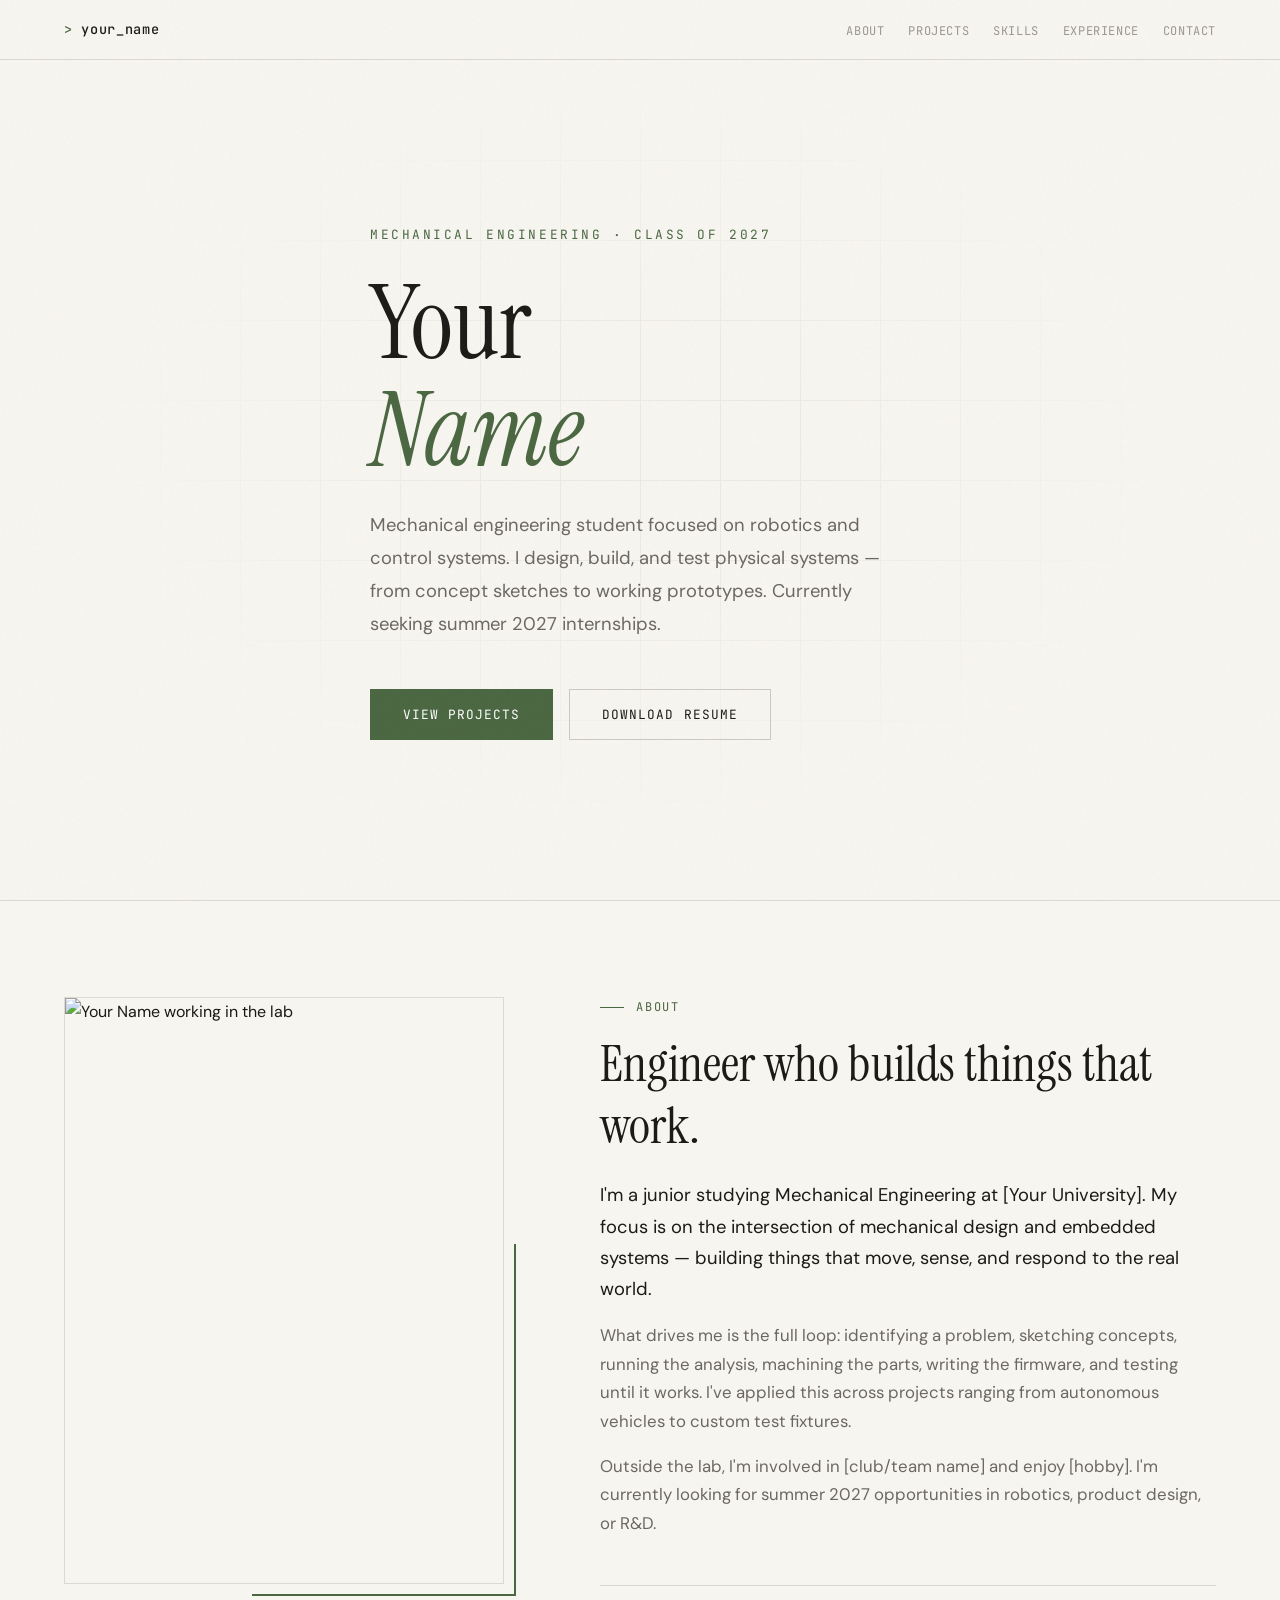
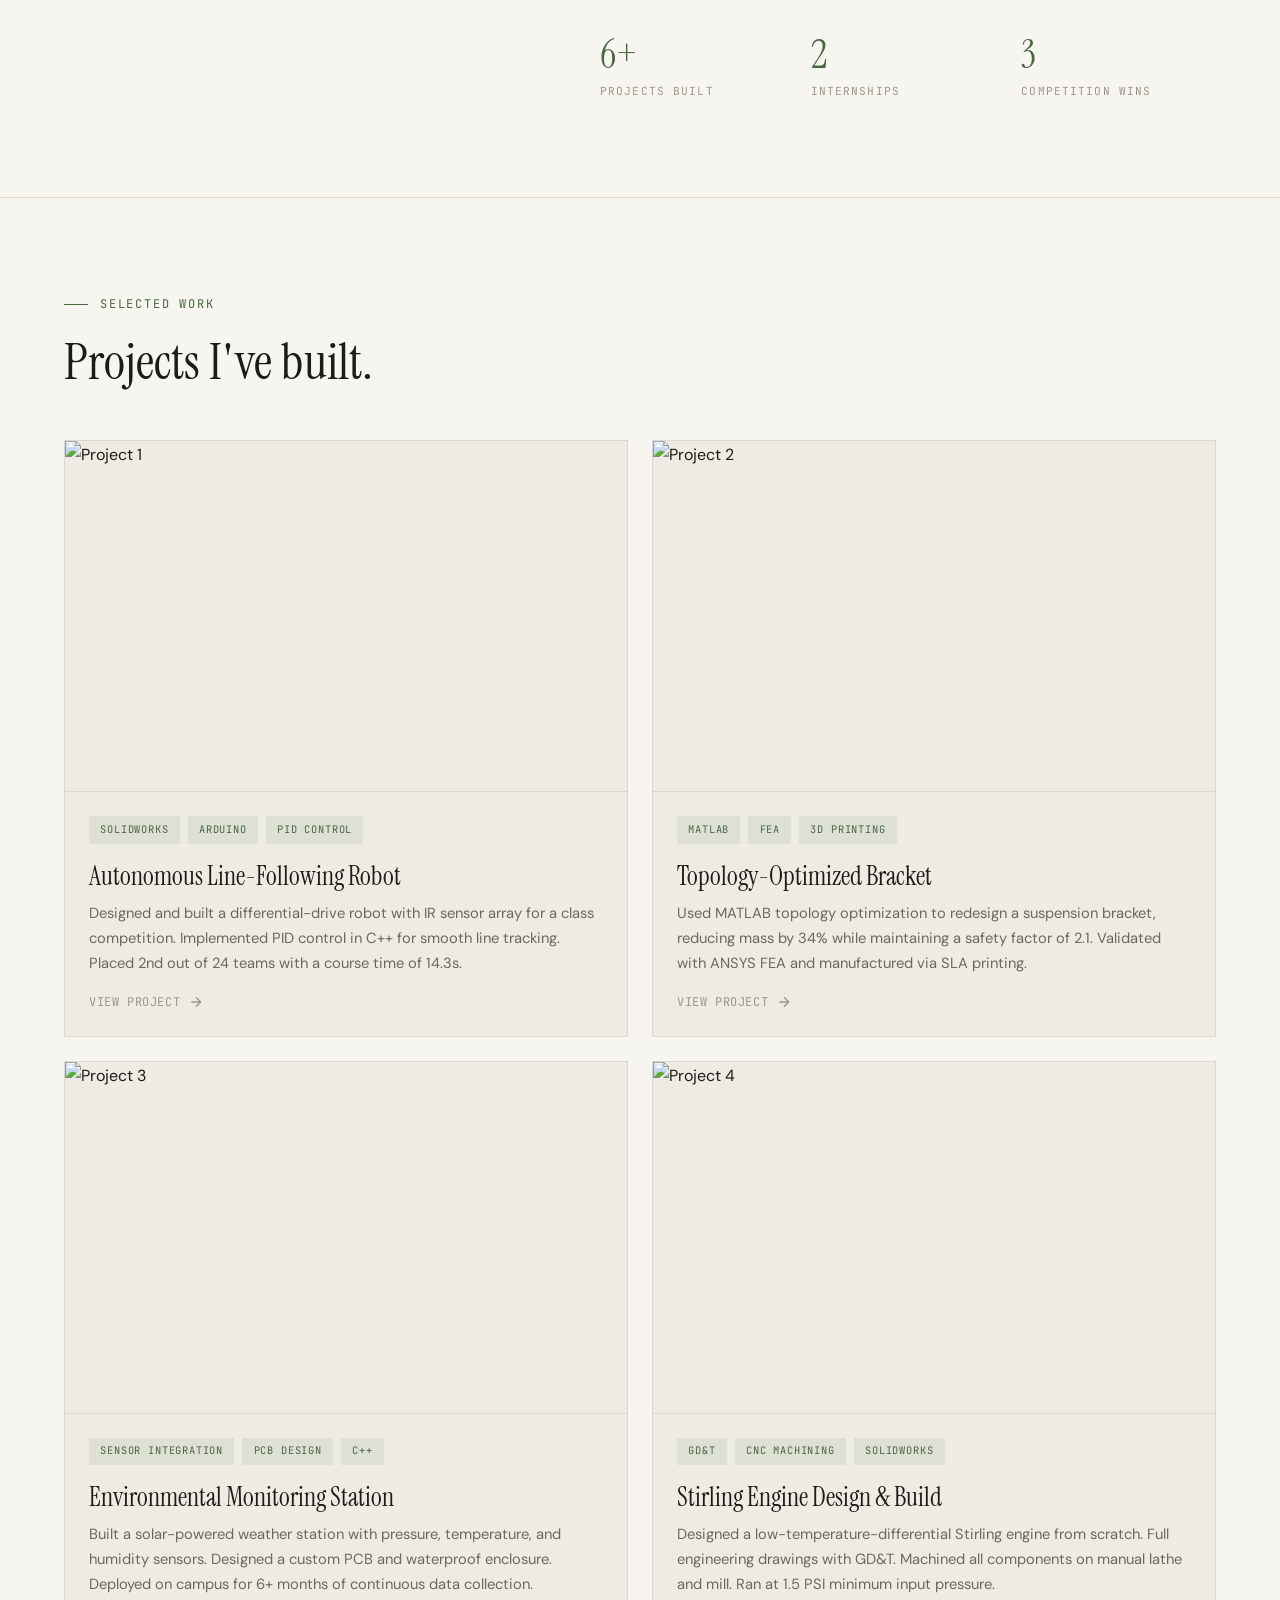
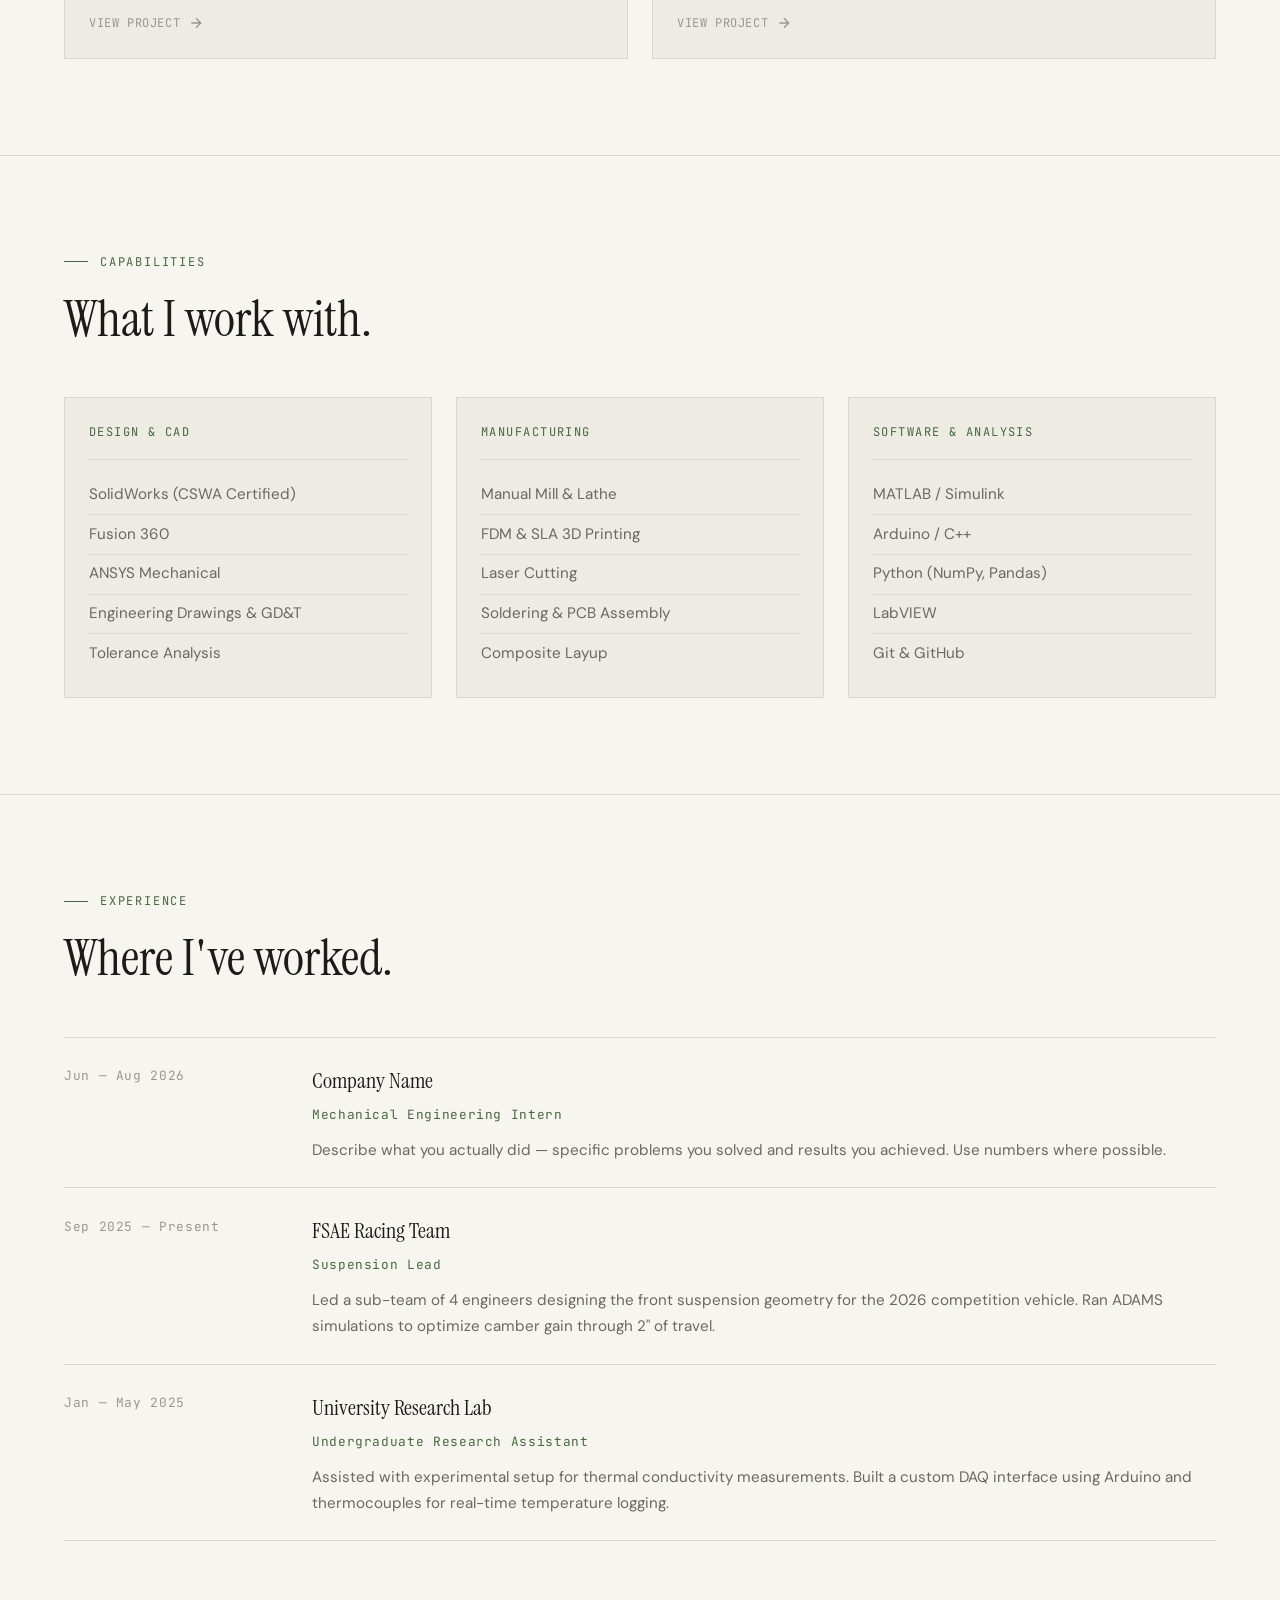
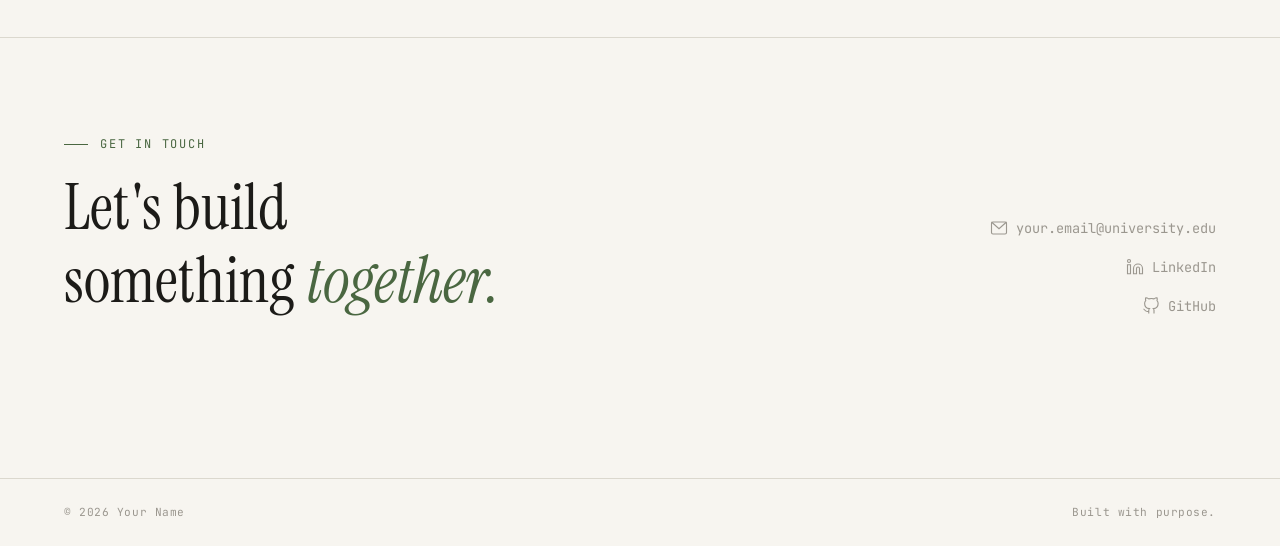
==== index.html @ 8fc36f05 "Add files via upload" ====
<!DOCTYPE html>
<html lang="en">
<head>
  <meta charset="UTF-8">
  <meta name="viewport" content="width=device-width, initial-scale=1.0">
  <title>Your Name — Mechanical Engineer</title>

  <!-- 
    ╔══════════════════════════════════════════════════════════════╗
    ║  MECHANICAL ENGINEERING PORTFOLIO — GITHUB PAGES TEMPLATE   ║
    ║  Theme: Forest & Sand (warm light background + green accent)║
    ║                                                              ║
    ║  HOW TO CUSTOMIZE:                                           ║
    ║  1. Search for "CHANGE:" comments throughout this file       ║
    ║  2. Replace placeholder text with your own info              ║
    ║  3. Replace placeholder images with your own photos          ║
    ║  4. Add/remove project cards by copying the template         ║
    ║                                                              ║
    ║  Every section you need to edit is marked clearly.           ║
    ╚══════════════════════════════════════════════════════════════╝
  -->

  <link rel="preconnect" href="https://fonts.googleapis.com">
  <link rel="preconnect" href="https://fonts.gstatic.com" crossorigin>
  <link href="https://fonts.googleapis.com/css2?family=DM+Sans:ital,wght@0,400;0,500;0,700;1,400&family=JetBrains+Mono:wght@400;500&family=Instrument+Serif:ital@0;1&display=swap" rel="stylesheet">

  <style>
    /* ================================================================
       FOREST & SAND THEME
       Warm linen backgrounds + deep olive green accents.
       
       To tweak the green, swap --accent below:
         #4A6741 = olive green (current)
         #3D5A3E = darker forest
         #5C7A52 = lighter sage
         #2F4A2F = deep evergreen
       ================================================================ */

    :root {
      --accent: #4A6741;
      --accent-dim: #4A674118;
      --accent-hover: #3D5A36;

      --bg-primary: #F7F5F0;
      --bg-card: #EDEBE4;
      --bg-card-hover: #E5E3DB;
      --bg-elevated: #E8E6DE;
      --bg-nav: rgba(247, 245, 240, 0.85);

      --text-primary: #1C1B18;
      --text-secondary: #6B6860;
      --text-dim: #9B978F;

      --border: #DBD8CE;
      --border-light: #CCC9BF;

      --font-body: 'DM Sans', sans-serif;
      --font-display: 'Instrument Serif', Georgia, serif;
      --font-mono: 'JetBrains Mono', monospace;

      --space-xs: 0.5rem;
      --space-sm: 1rem;
      --space-md: 1.5rem;
      --space-lg: 3rem;
      --space-xl: 6rem;
      --space-2xl: 10rem;
      --max-width: 1200px;
    }

    *, *::before, *::after { margin: 0; padding: 0; box-sizing: border-box; }

    html {
      scroll-behavior: smooth;
      scroll-padding-top: 100px;
    }

    body {
      font-family: var(--font-body);
      background: var(--bg-primary);
      color: var(--text-primary);
      line-height: 1.7;
      -webkit-font-smoothing: antialiased;
    }

    img { max-width: 100%; display: block; }

    a {
      color: var(--accent);
      text-decoration: none;
      transition: opacity 0.2s;
    }
    a:hover { opacity: 0.8; }

    .container {
      max-width: var(--max-width);
      margin: 0 auto;
      padding: 0 var(--space-md);
    }

    .section-label {
      font-family: var(--font-mono);
      font-size: 0.75rem;
      letter-spacing: 0.15em;
      text-transform: uppercase;
      color: var(--accent);
      margin-bottom: var(--space-sm);
      display: flex;
      align-items: center;
      gap: 0.75rem;
    }

    .section-label::before {
      content: '';
      width: 24px;
      height: 1px;
      background: var(--accent);
    }

    .section-title {
      font-family: var(--font-display);
      font-size: clamp(2rem, 4vw, 3.2rem);
      font-weight: 400;
      line-height: 1.2;
      margin-bottom: var(--space-md);
    }

    /* Paper grain texture */
    body::before {
      content: '';
      position: fixed;
      top: 0; left: 0; right: 0; bottom: 0;
      background-image: url("data:image/svg+xml,%3Csvg viewBox='0 0 256 256' xmlns='http://www.w3.org/2000/svg'%3E%3Cfilter id='noise'%3E%3CfeTurbulence type='fractalNoise' baseFrequency='0.9' numOctaves='4' stitchTiles='stitch'/%3E%3C/filter%3E%3Crect width='100%25' height='100%25' filter='url(%23noise)' opacity='0.025'/%3E%3C/svg%3E");
      pointer-events: none;
      z-index: 9999;
    }

    /* ── NAVIGATION ────────────────────────────────────── */
    .nav {
      position: fixed;
      top: 0; left: 0; right: 0;
      z-index: 1000;
      padding: var(--space-sm) 0;
      background: var(--bg-nav);
      backdrop-filter: blur(20px);
      -webkit-backdrop-filter: blur(20px);
      border-bottom: 1px solid var(--border);
    }

    .nav .container {
      display: flex;
      justify-content: space-between;
      align-items: center;
    }

    .nav-logo {
      font-family: var(--font-mono);
      font-size: 0.85rem;
      font-weight: 500;
      color: var(--text-primary);
      letter-spacing: 0.05em;
    }
    .nav-logo span { color: var(--accent); }

    .nav-links {
      display: flex;
      list-style: none;
      gap: var(--space-md);
    }

    .nav-links a {
      font-family: var(--font-mono);
      font-size: 0.75rem;
      color: var(--text-dim);
      letter-spacing: 0.05em;
      text-transform: uppercase;
      transition: color 0.3s;
      position: relative;
    }
    .nav-links a:hover { color: var(--text-primary); opacity: 1; }
    .nav-links a::after {
      content: '';
      position: absolute;
      bottom: -4px; left: 0;
      width: 0; height: 1px;
      background: var(--accent);
      transition: width 0.3s;
    }
    .nav-links a:hover::after { width: 100%; }

    .nav-toggle {
      display: none;
      flex-direction: column;
      gap: 5px;
      background: none;
      border: none;
      cursor: pointer;
      padding: 4px;
    }
    .nav-toggle span {
      width: 22px;
      height: 1.5px;
      background: var(--text-primary);
      transition: 0.3s;
    }

    /* ── HERO ──────────────────────────────────────────── */
    .hero {
      min-height: 100vh;
      display: flex;
      align-items: center;
      padding: var(--space-2xl) 0 var(--space-xl);
      position: relative;
      overflow: hidden;
    }

    .hero::before {
      content: '';
      position: absolute;
      top: 0; left: 0; right: 0; bottom: 0;
      background-image:
        linear-gradient(var(--border) 1px, transparent 1px),
        linear-gradient(90deg, var(--border) 1px, transparent 1px);
      background-size: 80px 80px;
      opacity: 0.4;
      mask-image: radial-gradient(ellipse 60% 60% at 50% 50%, black 20%, transparent 70%);
      -webkit-mask-image: radial-gradient(ellipse 60% 60% at 50% 50%, black 20%, transparent 70%);
    }

    .hero-content { position: relative; z-index: 1; }

    .hero-eyebrow {
      font-family: var(--font-mono);
      font-size: 0.8rem;
      color: var(--accent);
      letter-spacing: 0.2em;
      text-transform: uppercase;
      margin-bottom: var(--space-md);
      opacity: 0;
      animation: fadeUp 0.8s ease forwards 0.2s;
    }

    .hero-name {
      font-family: var(--font-display);
      font-size: clamp(3rem, 8vw, 7rem);
      font-weight: 400;
      line-height: 1.05;
      margin-bottom: var(--space-md);
      color: var(--text-primary);
      opacity: 0;
      animation: fadeUp 0.8s ease forwards 0.4s;
    }
    .hero-name em { font-style: italic; color: var(--accent); }

    .hero-desc {
      font-size: 1.15rem;
      color: var(--text-secondary);
      max-width: 540px;
      line-height: 1.8;
      margin-bottom: var(--space-lg);
      opacity: 0;
      animation: fadeUp 0.8s ease forwards 0.6s;
    }

    .hero-cta {
      display: flex;
      gap: var(--space-sm);
      flex-wrap: wrap;
      opacity: 0;
      animation: fadeUp 0.8s ease forwards 0.8s;
    }

    .btn {
      font-family: var(--font-mono);
      font-size: 0.8rem;
      letter-spacing: 0.08em;
      padding: 0.85rem 2rem;
      border: 1px solid var(--border-light);
      border-radius: 0;
      background: transparent;
      color: var(--text-primary);
      cursor: pointer;
      transition: all 0.3s;
      text-transform: uppercase;
    }
    .btn:hover {
      background: var(--text-primary);
      color: var(--bg-primary);
      border-color: var(--text-primary);
      opacity: 1;
    }

    .btn-primary {
      background: var(--accent);
      border-color: var(--accent);
      color: white;
    }
    .btn-primary:hover {
      background: var(--accent-hover);
      border-color: var(--accent-hover);
      color: white;
    }

    /* ── ABOUT ─────────────────────────────────────────── */
    .about {
      padding: var(--space-xl) 0;
      border-top: 1px solid var(--border);
    }

    .about-grid {
      display: grid;
      grid-template-columns: 1fr 1.4fr;
      gap: var(--space-xl);
      align-items: start;
    }

    .about-image-wrapper { position: relative; }

    .about-image {
      width: 100%;
      aspect-ratio: 3/4;
      object-fit: cover;
      filter: grayscale(10%) contrast(1.02);
      border: 1px solid var(--border);
    }

    .about-image-wrapper::after {
      content: '';
      position: absolute;
      bottom: -12px; right: -12px;
      width: 60%; height: 60%;
      border-right: 2px solid var(--accent);
      border-bottom: 2px solid var(--accent);
      pointer-events: none;
    }

    .about-text p {
      color: var(--text-secondary);
      margin-bottom: var(--space-sm);
      font-size: 1.05rem;
    }
    .about-text p:first-of-type {
      color: var(--text-primary);
      font-size: 1.15rem;
    }

    .about-stats {
      display: grid;
      grid-template-columns: repeat(3, 1fr);
      gap: var(--space-sm);
      margin-top: var(--space-lg);
      padding-top: var(--space-lg);
      border-top: 1px solid var(--border);
    }

    .stat-number {
      font-family: var(--font-display);
      font-size: 2.5rem;
      color: var(--accent);
      line-height: 1;
    }

    .stat-label {
      font-family: var(--font-mono);
      font-size: 0.7rem;
      color: var(--text-dim);
      text-transform: uppercase;
      letter-spacing: 0.1em;
      margin-top: 0.5rem;
    }

    /* ── PROJECTS ──────────────────────────────────────── */
    .projects {
      padding: var(--space-xl) 0;
      border-top: 1px solid var(--border);
    }

    .projects-grid {
      display: grid;
      grid-template-columns: repeat(2, 1fr);
      gap: 1.5rem;
      margin-top: var(--space-lg);
    }

    .project-card {
      background: var(--bg-card);
      border: 1px solid var(--border);
      overflow: hidden;
      transition: all 0.4s cubic-bezier(0.16, 1, 0.3, 1);
      position: relative;
      display: flex;
      flex-direction: column;
    }

    .project-card:hover {
      background: var(--bg-card-hover);
      border-color: var(--border-light);
      transform: translateY(-4px);
      box-shadow: 0 12px 40px rgba(28, 27, 24, 0.06);
    }

    .project-image-wrapper { overflow: hidden; }

    .project-image {
      width: 100%;
      aspect-ratio: 16/10;
      object-fit: cover;
      border-bottom: 1px solid var(--border);
      transition: transform 0.6s cubic-bezier(0.16, 1, 0.3, 1);
    }
    .project-card:hover .project-image { transform: scale(1.03); }

    .project-body {
      padding: var(--space-md);
      flex: 1;
      display: flex;
      flex-direction: column;
    }

    .project-tags {
      display: flex;
      flex-wrap: wrap;
      gap: 0.5rem;
      margin-bottom: var(--space-sm);
    }

    .project-tag {
      font-family: var(--font-mono);
      font-size: 0.65rem;
      letter-spacing: 0.08em;
      text-transform: uppercase;
      color: var(--accent);
      background: var(--accent-dim);
      padding: 0.3rem 0.7rem;
    }

    .project-title {
      font-family: var(--font-display);
      font-size: 1.6rem;
      font-weight: 400;
      margin-bottom: 0.5rem;
      line-height: 1.3;
    }

    .project-desc {
      color: var(--text-secondary);
      font-size: 0.92rem;
      flex: 1;
    }

    .project-link {
      display: inline-flex;
      align-items: center;
      gap: 0.5rem;
      font-family: var(--font-mono);
      font-size: 0.75rem;
      letter-spacing: 0.05em;
      text-transform: uppercase;
      color: var(--text-dim);
      margin-top: var(--space-sm);
      transition: color 0.3s;
    }
    .project-link:hover { color: var(--accent); opacity: 1; }
    .project-link svg { transition: transform 0.3s; }
    .project-link:hover svg { transform: translateX(4px); }

    /* ── SKILLS ────────────────────────────────────────── */
    .skills {
      padding: var(--space-xl) 0;
      border-top: 1px solid var(--border);
    }

    .skills-grid {
      display: grid;
      grid-template-columns: repeat(3, 1fr);
      gap: 1.5rem;
      margin-top: var(--space-lg);
    }

    .skill-group {
      padding: var(--space-md);
      border: 1px solid var(--border);
      background: var(--bg-card);
    }

    .skill-group-title {
      font-family: var(--font-mono);
      font-size: 0.75rem;
      letter-spacing: 0.12em;
      text-transform: uppercase;
      color: var(--accent);
      margin-bottom: var(--space-sm);
      padding-bottom: var(--space-sm);
      border-bottom: 1px solid var(--border);
    }

    .skill-list { list-style: none; }

    .skill-list li {
      font-size: 0.95rem;
      color: var(--text-secondary);
      padding: 0.4rem 0;
      border-bottom: 1px solid var(--border);
      transition: color 0.2s;
    }
    .skill-list li:last-child { border-bottom: none; }
    .skill-list li:hover { color: var(--text-primary); }

    /* ── EXPERIENCE ────────────────────────────────────── */
    .experience {
      padding: var(--space-xl) 0;
      border-top: 1px solid var(--border);
    }

    .timeline {
      margin-top: var(--space-lg);
      display: flex;
      flex-direction: column;
    }

    .timeline-item {
      display: grid;
      grid-template-columns: 200px 1fr;
      gap: var(--space-lg);
      padding: var(--space-md) 0;
      border-bottom: 1px solid var(--border);
    }
    .timeline-item:first-child { border-top: 1px solid var(--border); }

    .timeline-date {
      font-family: var(--font-mono);
      font-size: 0.8rem;
      color: var(--text-dim);
      letter-spacing: 0.05em;
      padding-top: 0.2rem;
    }

    .timeline-content h3 {
      font-family: var(--font-display);
      font-size: 1.4rem;
      font-weight: 400;
      margin-bottom: 0.25rem;
    }

    .timeline-content .role {
      font-family: var(--font-mono);
      font-size: 0.8rem;
      color: var(--accent);
      letter-spacing: 0.05em;
      margin-bottom: 0.75rem;
    }

    .timeline-content p {
      color: var(--text-secondary);
      font-size: 0.95rem;
    }

    /* ── CONTACT ───────────────────────────────────────── */
    .contact {
      padding: var(--space-xl) 0 var(--space-2xl);
      border-top: 1px solid var(--border);
    }

    .contact-content {
      display: flex;
      justify-content: space-between;
      align-items: flex-end;
      gap: var(--space-lg);
    }

    .contact-big-text {
      font-family: var(--font-display);
      font-size: clamp(2.5rem, 5vw, 4.5rem);
      font-weight: 400;
      line-height: 1.15;
      max-width: 600px;
    }
    .contact-big-text em { font-style: italic; color: var(--accent); }

    .contact-links {
      display: flex;
      flex-direction: column;
      gap: var(--space-sm);
      align-items: flex-end;
    }

    .contact-link {
      font-family: var(--font-mono);
      font-size: 0.85rem;
      color: var(--text-dim);
      display: flex;
      align-items: center;
      gap: 0.5rem;
      transition: color 0.3s;
    }
    .contact-link:hover { color: var(--text-primary); opacity: 1; }

    /* ── FOOTER ────────────────────────────────────────── */
    .footer {
      padding: var(--space-md) 0;
      border-top: 1px solid var(--border);
    }
    .footer .container {
      display: flex;
      justify-content: space-between;
      align-items: center;
    }
    .footer-text {
      font-family: var(--font-mono);
      font-size: 0.7rem;
      color: var(--text-dim);
      letter-spacing: 0.05em;
    }

    /* ── ANIMATIONS ────────────────────────────────────── */
    @keyframes fadeUp {
      from { opacity: 0; transform: translateY(24px); }
      to { opacity: 1; transform: translateY(0); }
    }

    .reveal {
      opacity: 0;
      transform: translateY(30px);
      transition: opacity 0.8s cubic-bezier(0.16, 1, 0.3, 1),
                  transform 0.8s cubic-bezier(0.16, 1, 0.3, 1);
    }
    .reveal.visible { opacity: 1; transform: translateY(0); }

    /* ── RESPONSIVE ────────────────────────────────────── */
    @media (max-width: 900px) {
      .about-grid { grid-template-columns: 1fr; }
      .about-image-wrapper { max-width: 350px; }
      .projects-grid { grid-template-columns: 1fr; }
      .skills-grid { grid-template-columns: 1fr 1fr; }
      .timeline-item { grid-template-columns: 1fr; gap: 0.5rem; }
      .contact-content { flex-direction: column; align-items: flex-start; }
      .contact-links { align-items: flex-start; }
    }

    @media (max-width: 600px) {
      .nav-links {
        display: none;
        position: absolute;
        top: 100%; left: 0; right: 0;
        flex-direction: column;
        background: rgba(247, 245, 240, 0.95);
        backdrop-filter: blur(20px);
        padding: var(--space-sm) var(--space-md);
        border-bottom: 1px solid var(--border);
        gap: 0;
      }
      .nav-links.active { display: flex; }
      .nav-links li { padding: 0.75rem 0; border-bottom: 1px solid var(--border); }
      .nav-links li:last-child { border-bottom: none; }
      .nav-toggle { display: flex; }
      .skills-grid { grid-template-columns: 1fr; }
      .about-stats { grid-template-columns: repeat(3, 1fr); }
      .hero-name { font-size: clamp(2.5rem, 10vw, 4rem); }
    }
  </style>
</head>

<body>

  <!-- NAVIGATION -->
  <nav class="nav">
    <div class="container">
      <!-- CHANGE: Your name or initials -->
      <a href="#" class="nav-logo"><span>&gt;</span> your_name</a>
      <ul class="nav-links" id="navLinks">
        <li><a href="#about">About</a></li>
        <li><a href="#projects">Projects</a></li>
        <li><a href="#skills">Skills</a></li>
        <li><a href="#experience">Experience</a></li>
        <li><a href="#contact">Contact</a></li>
      </ul>
      <button class="nav-toggle" id="navToggle" aria-label="Toggle navigation">
        <span></span><span></span><span></span>
      </button>
    </div>
  </nav>


  <!-- HERO SECTION -->
  <section class="hero">
    <div class="container hero-content">
      <!-- CHANGE: Your degree / subtitle -->
      <p class="hero-eyebrow">Mechanical Engineering · Class of 2027</p>

      <!-- CHANGE: Your name. Wrap one word in <em> for accent color. -->
      <h1 class="hero-name">Your<br><em>Name</em></h1>

      <!-- CHANGE: 1-2 specific sentences about what you do. -->
      <p class="hero-desc">
        Mechanical engineering student focused on robotics and control systems.
        I design, build, and test physical systems — from concept sketches
        to working prototypes. Currently seeking summer 2027 internships.
      </p>

      <div class="hero-cta">
        <a href="#projects" class="btn btn-primary">View Projects</a>
        <!-- CHANGE: Link to your resume PDF uploaded to this repo -->
        <a href="resume.pdf" class="btn" target="_blank">Download Resume</a>
      </div>
    </div>
  </section>


  <!-- ABOUT SECTION -->
  <section class="about" id="about">
    <div class="container">
      <div class="about-grid">
        <div class="about-image-wrapper reveal">
          <!-- CHANGE: Replace src with your own photo: images/headshot.jpg -->
          <img
            src="https://images.unsplash.com/photo-1581091226825-a6a2a5aee158?w=600&h=800&fit=crop"
            alt="Your Name working in the lab"
            class="about-image"
          >
        </div>

        <div class="about-text reveal">
          <div class="section-label">About</div>
          <!-- CHANGE: Your personal tagline -->
          <h2 class="section-title">Engineer who builds things that work.</h2>

          <!-- CHANGE: 2-3 paragraphs about you -->
          <p>
            I'm a junior studying Mechanical Engineering at [Your University].
            My focus is on the intersection of mechanical design and embedded
            systems — building things that move, sense, and respond to
            the real world.
          </p>
          <p>
            What drives me is the full loop: identifying a problem, sketching
            concepts, running the analysis, machining the parts, writing the
            firmware, and testing until it works. I've applied this across
            projects ranging from autonomous vehicles to custom test fixtures.
          </p>
          <p>
            Outside the lab, I'm involved in [club/team name] and enjoy
            [hobby]. I'm currently looking for summer 2027 opportunities
            in robotics, product design, or R&D.
          </p>

          <!-- CHANGE: Your real numbers, or remove this block -->
          <div class="about-stats">
            <div>
              <div class="stat-number">6+</div>
              <div class="stat-label">Projects Built</div>
            </div>
            <div>
              <div class="stat-number">2</div>
              <div class="stat-label">Internships</div>
            </div>
            <div>
              <div class="stat-number">3</div>
              <div class="stat-label">Competition Wins</div>
            </div>
          </div>
        </div>
      </div>
    </div>
  </section>


  <!-- PROJECTS — Copy a project-card block to add more, delete to remove -->
  <section class="projects" id="projects">
    <div class="container">
      <div class="section-label reveal">Selected Work</div>
      <h2 class="section-title reveal">Projects I've built.</h2>

      <div class="projects-grid">

        <!-- PROJECT 1 — CHANGE: everything below -->
        <div class="project-card reveal">
          <div class="project-image-wrapper">
            <img src="https://images.unsplash.com/photo-1561557944-6e7860d1a7eb?w=800&h=500&fit=crop" alt="Project 1" class="project-image">
          </div>
          <div class="project-body">
            <div class="project-tags">
              <span class="project-tag">SolidWorks</span>
              <span class="project-tag">Arduino</span>
              <span class="project-tag">PID Control</span>
            </div>
            <h3 class="project-title">Autonomous Line-Following Robot</h3>
            <p class="project-desc">
              Designed and built a differential-drive robot with IR sensor array
              for a class competition. Implemented PID control in C++ for smooth
              line tracking. Placed 2nd out of 24 teams with a course time of 14.3s.
            </p>
            <a href="https://github.com/yourusername/project-repo" class="project-link">
              View Project <svg width="16" height="16" viewBox="0 0 24 24" fill="none" stroke="currentColor" stroke-width="2"><path d="M5 12h14M12 5l7 7-7 7"/></svg>
            </a>
          </div>
        </div>

        <!-- PROJECT 2 — CHANGE: everything below -->
        <div class="project-card reveal">
          <div class="project-image-wrapper">
            <img src="https://images.unsplash.com/photo-1581092918056-0c4c3acd3789?w=800&h=500&fit=crop" alt="Project 2" class="project-image">
          </div>
          <div class="project-body">
            <div class="project-tags">
              <span class="project-tag">MATLAB</span>
              <span class="project-tag">FEA</span>
              <span class="project-tag">3D Printing</span>
            </div>
            <h3 class="project-title">Topology-Optimized Bracket</h3>
            <p class="project-desc">
              Used MATLAB topology optimization to redesign a suspension bracket,
              reducing mass by 34% while maintaining a safety factor of 2.1.
              Validated with ANSYS FEA and manufactured via SLA printing.
            </p>
            <a href="https://github.com/yourusername/project-repo" class="project-link">
              View Project <svg width="16" height="16" viewBox="0 0 24 24" fill="none" stroke="currentColor" stroke-width="2"><path d="M5 12h14M12 5l7 7-7 7"/></svg>
            </a>
          </div>
        </div>

        <!-- PROJECT 3 — CHANGE: everything below -->
        <div class="project-card reveal">
          <div class="project-image-wrapper">
            <img src="https://images.unsplash.com/photo-1518770660439-4636190af475?w=800&h=500&fit=crop" alt="Project 3" class="project-image">
          </div>
          <div class="project-body">
            <div class="project-tags">
              <span class="project-tag">Sensor Integration</span>
              <span class="project-tag">PCB Design</span>
              <span class="project-tag">C++</span>
            </div>
            <h3 class="project-title">Environmental Monitoring Station</h3>
            <p class="project-desc">
              Built a solar-powered weather station with pressure, temperature,
              and humidity sensors. Designed a custom PCB and waterproof enclosure.
              Deployed on campus for 6+ months of continuous data collection.
            </p>
            <a href="https://github.com/yourusername/project-repo" class="project-link">
              View Project <svg width="16" height="16" viewBox="0 0 24 24" fill="none" stroke="currentColor" stroke-width="2"><path d="M5 12h14M12 5l7 7-7 7"/></svg>
            </a>
          </div>
        </div>

        <!-- PROJECT 4 — CHANGE: everything below -->
        <div class="project-card reveal">
          <div class="project-image-wrapper">
            <img src="https://images.unsplash.com/photo-1558618666-fcd25c85f82e?w=800&h=500&fit=crop" alt="Project 4" class="project-image">
          </div>
          <div class="project-body">
            <div class="project-tags">
              <span class="project-tag">GD&T</span>
              <span class="project-tag">CNC Machining</span>
              <span class="project-tag">SolidWorks</span>
            </div>
            <h3 class="project-title">Stirling Engine Design & Build</h3>
            <p class="project-desc">
              Designed a low-temperature-differential Stirling engine from scratch.
              Full engineering drawings with GD&T. Machined all components on
              manual lathe and mill. Ran at 1.5 PSI minimum input pressure.
            </p>
            <a href="https://github.com/yourusername/project-repo" class="project-link">
              View Project <svg width="16" height="16" viewBox="0 0 24 24" fill="none" stroke="currentColor" stroke-width="2"><path d="M5 12h14M12 5l7 7-7 7"/></svg>
            </a>
          </div>
        </div>

      </div>
    </div>
  </section>


  <!-- SKILLS — CHANGE: Only list skills you can back up -->
  <section class="skills" id="skills">
    <div class="container">
      <div class="section-label reveal">Capabilities</div>
      <h2 class="section-title reveal">What I work with.</h2>

      <div class="skills-grid">
        <div class="skill-group reveal">
          <div class="skill-group-title">Design & CAD</div>
          <ul class="skill-list">
            <li>SolidWorks (CSWA Certified)</li>
            <li>Fusion 360</li>
            <li>ANSYS Mechanical</li>
            <li>Engineering Drawings & GD&T</li>
            <li>Tolerance Analysis</li>
          </ul>
        </div>

        <div class="skill-group reveal">
          <div class="skill-group-title">Manufacturing</div>
          <ul class="skill-list">
            <li>Manual Mill & Lathe</li>
            <li>FDM & SLA 3D Printing</li>
            <li>Laser Cutting</li>
            <li>Soldering & PCB Assembly</li>
            <li>Composite Layup</li>
          </ul>
        </div>

        <div class="skill-group reveal">
          <div class="skill-group-title">Software & Analysis</div>
          <ul class="skill-list">
            <li>MATLAB / Simulink</li>
            <li>Arduino / C++</li>
            <li>Python (NumPy, Pandas)</li>
            <li>LabVIEW</li>
            <li>Git & GitHub</li>
          </ul>
        </div>
      </div>
    </div>
  </section>


  <!-- EXPERIENCE — Copy a timeline-item to add more -->
  <section class="experience" id="experience">
    <div class="container">
      <div class="section-label reveal">Experience</div>
      <h2 class="section-title reveal">Where I've worked.</h2>

      <div class="timeline">
        <!-- CHANGE: Your real experience -->
        <div class="timeline-item reveal">
          <div class="timeline-date">Jun — Aug 2026</div>
          <div class="timeline-content">
            <h3>Company Name</h3>
            <div class="role">Mechanical Engineering Intern</div>
            <p>
              Describe what you actually did — specific problems you solved
              and results you achieved. Use numbers where possible.
            </p>
          </div>
        </div>

        <div class="timeline-item reveal">
          <div class="timeline-date">Sep 2025 — Present</div>
          <div class="timeline-content">
            <h3>FSAE Racing Team</h3>
            <div class="role">Suspension Lead</div>
            <p>
              Led a sub-team of 4 engineers designing the front suspension
              geometry for the 2026 competition vehicle. Ran ADAMS simulations
              to optimize camber gain through 2" of travel.
            </p>
          </div>
        </div>

        <div class="timeline-item reveal">
          <div class="timeline-date">Jan — May 2025</div>
          <div class="timeline-content">
            <h3>University Research Lab</h3>
            <div class="role">Undergraduate Research Assistant</div>
            <p>
              Assisted with experimental setup for thermal conductivity
              measurements. Built a custom DAQ interface using Arduino
              and thermocouples for real-time temperature logging.
            </p>
          </div>
        </div>
      </div>
    </div>
  </section>


  <!-- CONTACT — CHANGE: Your real links -->
  <section class="contact" id="contact">
    <div class="container">
      <div class="section-label reveal">Get In Touch</div>
      <div class="contact-content reveal">
        <h2 class="contact-big-text">
          Let's build<br>something <em>together.</em>
        </h2>
        <div class="contact-links">
          <a href="mailto:your.email@university.edu" class="contact-link">
            <svg width="18" height="18" viewBox="0 0 24 24" fill="none" stroke="currentColor" stroke-width="1.5"><rect x="2" y="4" width="20" height="16" rx="2"/><path d="M22 4L12 13 2 4"/></svg>
            your.email@university.edu
          </a>
          <a href="https://linkedin.com/in/yourprofile" class="contact-link" target="_blank">
            <svg width="18" height="18" viewBox="0 0 24 24" fill="none" stroke="currentColor" stroke-width="1.5"><path d="M16 8a6 6 0 016 6v7h-4v-7a2 2 0 00-4 0v7h-4v-7a6 6 0 016-6zM2 9h4v12H2zM4 6a2 2 0 100-4 2 2 0 000 4z"/></svg>
            LinkedIn
          </a>
          <a href="https://github.com/yourusername" class="contact-link" target="_blank">
            <svg width="18" height="18" viewBox="0 0 24 24" fill="none" stroke="currentColor" stroke-width="1.5"><path d="M9 19c-5 1.5-5-2.5-7-3m14 6v-3.87a3.37 3.37 0 00-.94-2.61c3.14-.35 6.44-1.54 6.44-7A5.44 5.44 0 0020 4.77 5.07 5.07 0 0019.91 1S18.73.65 16 2.48a13.38 13.38 0 00-7 0C6.27.65 5.09 1 5.09 1A5.07 5.07 0 005 4.77a5.44 5.44 0 00-1.5 3.78c0 5.42 3.3 6.61 6.44 7A3.37 3.37 0 009 18.13V22"/></svg>
            GitHub
          </a>
        </div>
      </div>
    </div>
  </section>

  <!-- FOOTER — CHANGE: Your name -->
  <footer class="footer">
    <div class="container">
      <span class="footer-text">&copy; 2026 Your Name</span>
      <span class="footer-text">Built with purpose.</span>
    </div>
  </footer>

  <!-- JAVASCRIPT — You don't need to edit this -->
  <script>
    const navToggle = document.getElementById('navToggle');
    const navLinks = document.getElementById('navLinks');
    navToggle.addEventListener('click', () => navLinks.classList.toggle('active'));
    navLinks.querySelectorAll('a').forEach(link => {
      link.addEventListener('click', () => navLinks.classList.remove('active'));
    });

    const observer = new IntersectionObserver(
      (entries) => {
        entries.forEach((entry, index) => {
          if (entry.isIntersecting) {
            setTimeout(() => entry.target.classList.add('visible'), index * 80);
            observer.unobserve(entry.target);
          }
        });
      },
      { threshold: 0.1, rootMargin: '0px 0px -40px 0px' }
    );
    document.querySelectorAll('.reveal').forEach(el => observer.observe(el));
  </script>

</body>
</html>
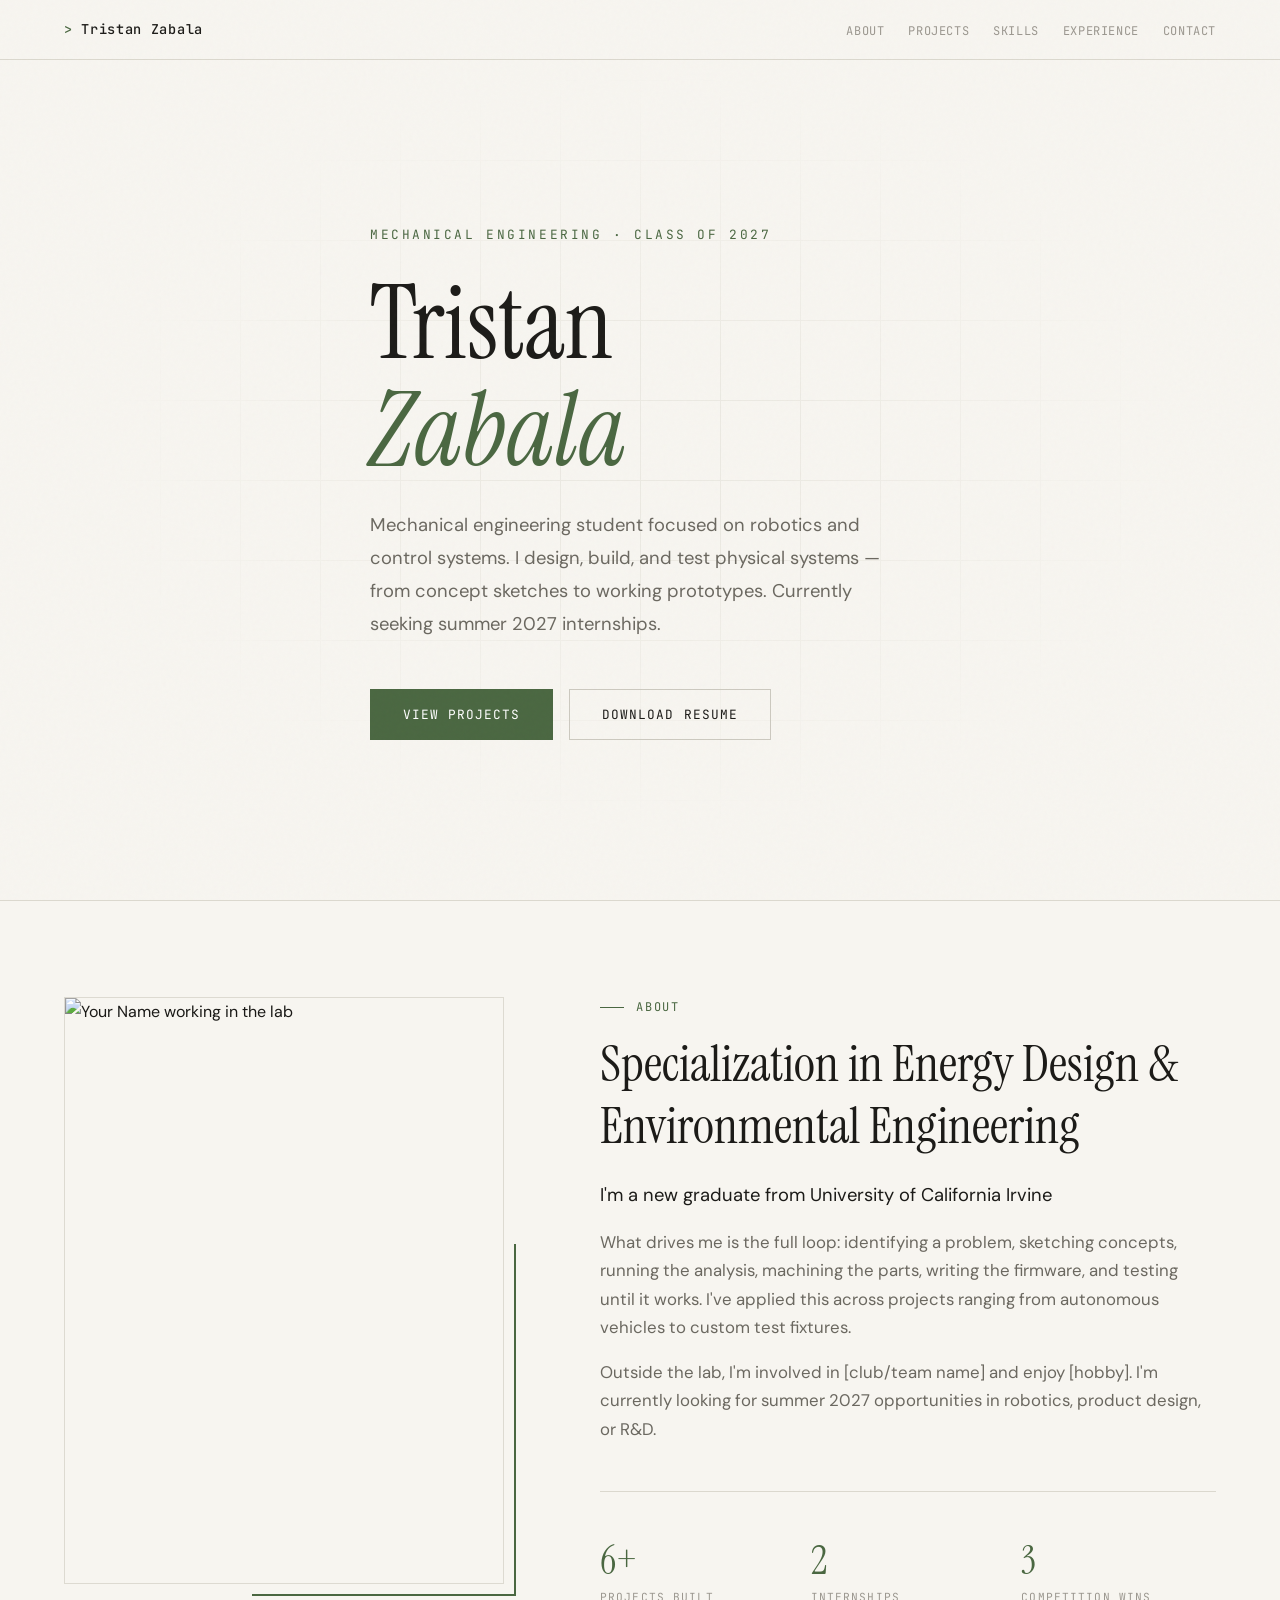
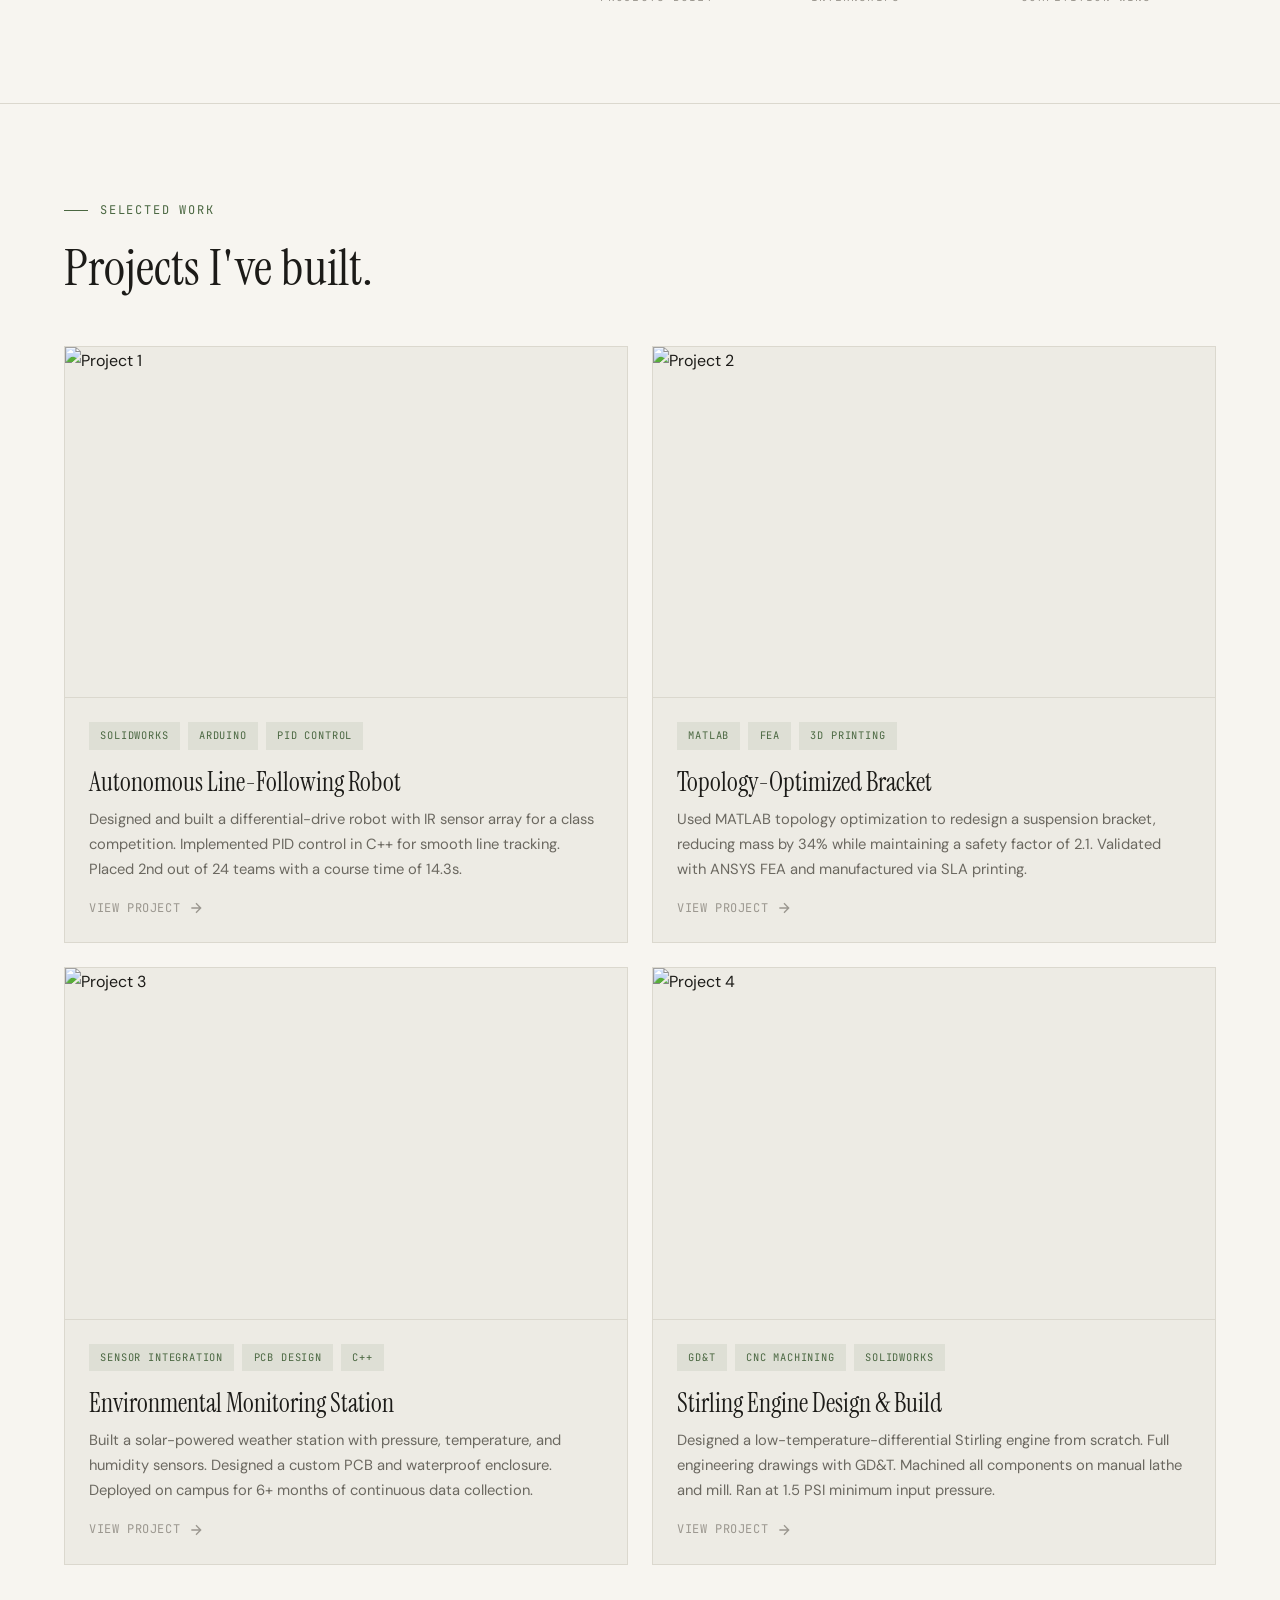
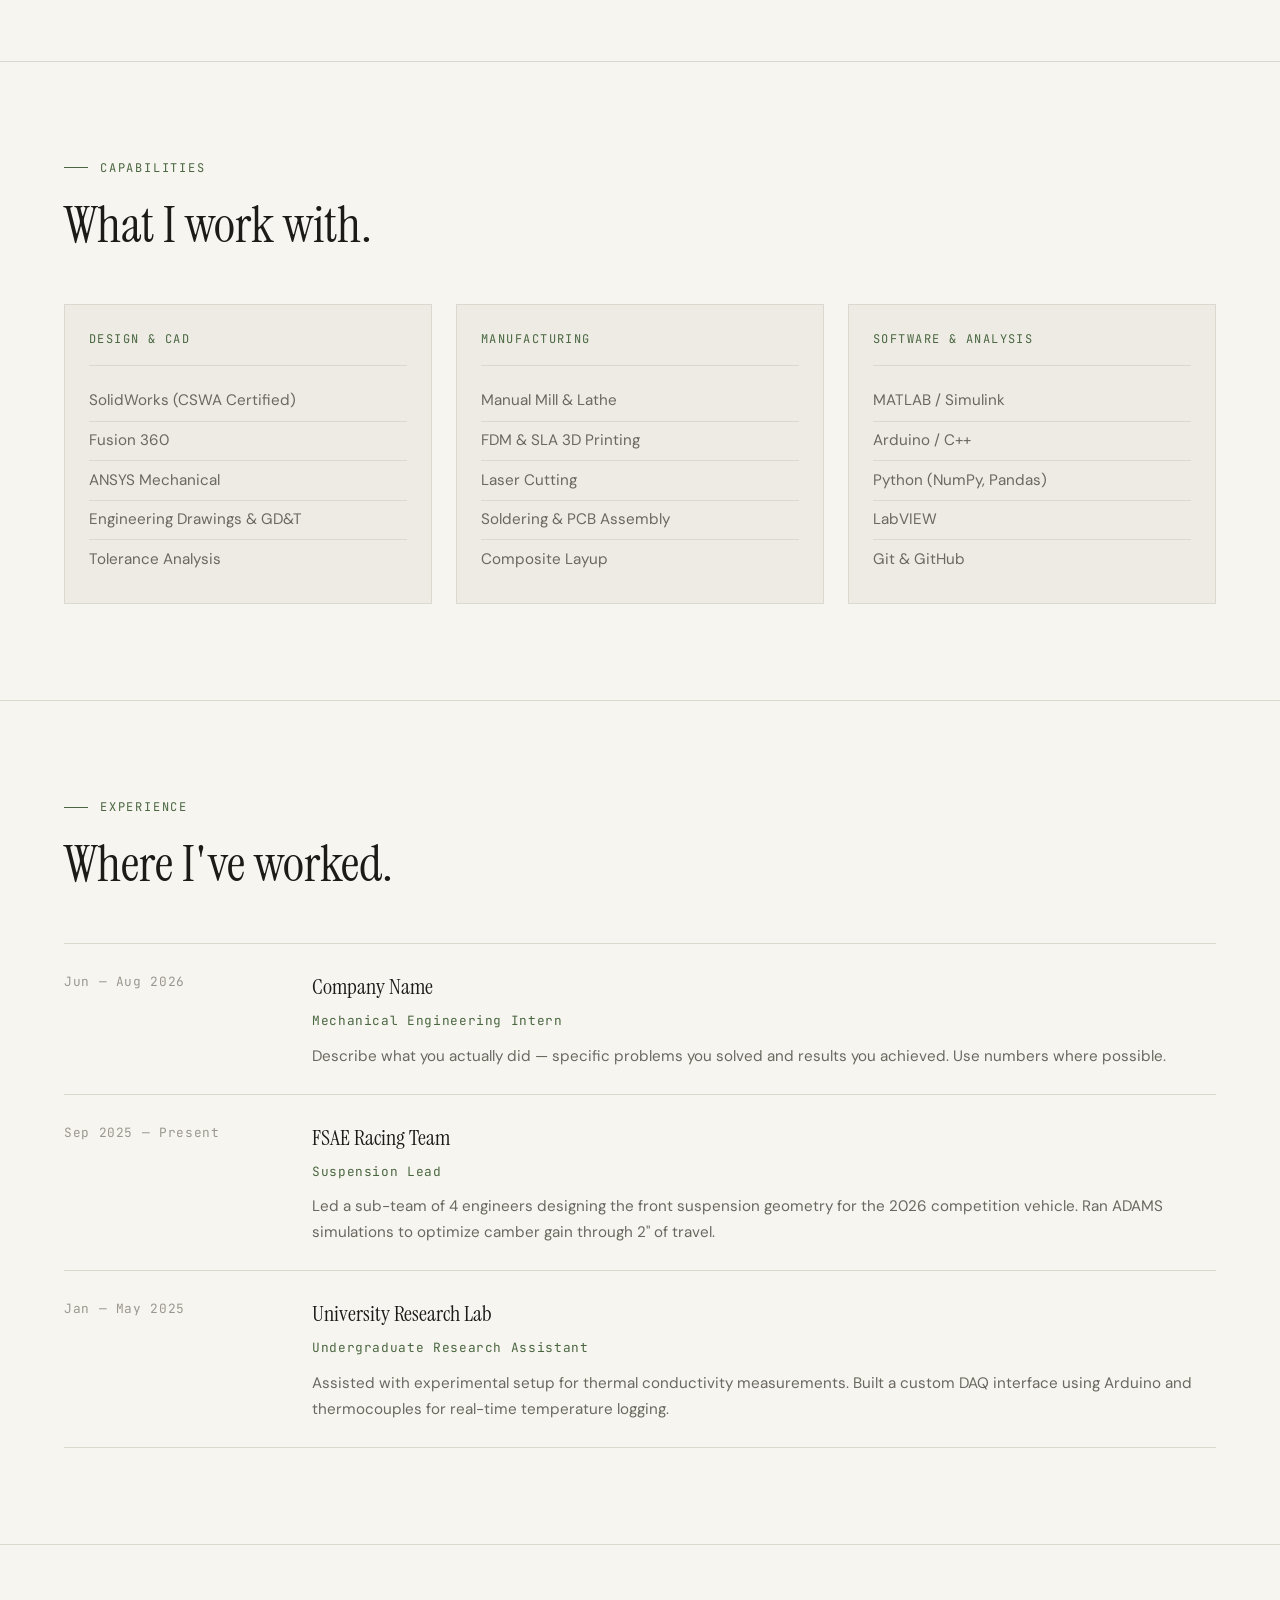
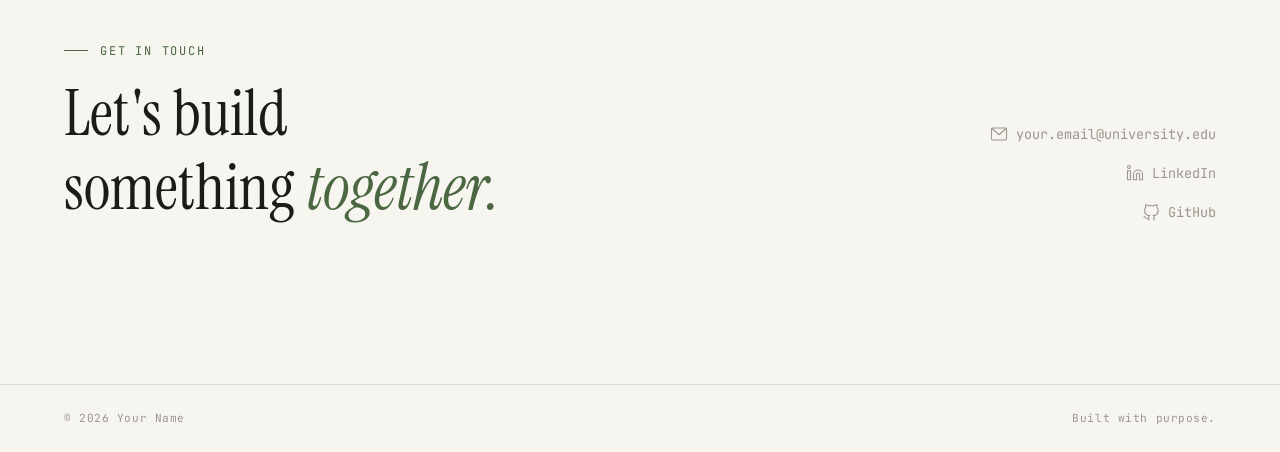
==== commit 411258ba: "Update personal details in index.html Updated personal information including name, degree, and tagli" ====
--- a/index.html
+++ b/index.html
@@ -665,7 +665,7 @@
   <nav class="nav">
     <div class="container">
       <!-- CHANGE: Your name or initials -->
-      <a href="#" class="nav-logo"><span>&gt;</span> your_name</a>
+      <a href="#" class="nav-logo"><span>&gt;</span> Tristan Zabala</a>
       <ul class="nav-links" id="navLinks">
         <li><a href="#about">About</a></li>
         <li><a href="#projects">Projects</a></li>
@@ -687,7 +687,7 @@
       <p class="hero-eyebrow">Mechanical Engineering · Class of 2027</p>
 
       <!-- CHANGE: Your name. Wrap one word in <em> for accent color. -->
-      <h1 class="hero-name">Your<br><em>Name</em></h1>
+      <h1 class="hero-name">Tristan<br><em>Zabala</em></h1>
 
       <!-- CHANGE: 1-2 specific sentences about what you do. -->
       <p class="hero-desc">
@@ -721,14 +721,11 @@
         <div class="about-text reveal">
           <div class="section-label">About</div>
           <!-- CHANGE: Your personal tagline -->
-          <h2 class="section-title">Engineer who builds things that work.</h2>
+          <h2 class="section-title">Specialization in Energy Design & Environmental Engineering</h2>
 
           <!-- CHANGE: 2-3 paragraphs about you -->
           <p>
-            I'm a junior studying Mechanical Engineering at [Your University].
-            My focus is on the intersection of mechanical design and embedded
-            systems — building things that move, sense, and respond to
-            the real world.
+            I'm a new graduate from University of California Irvine
           </p>
           <p>
             What drives me is the full loop: identifying a problem, sketching
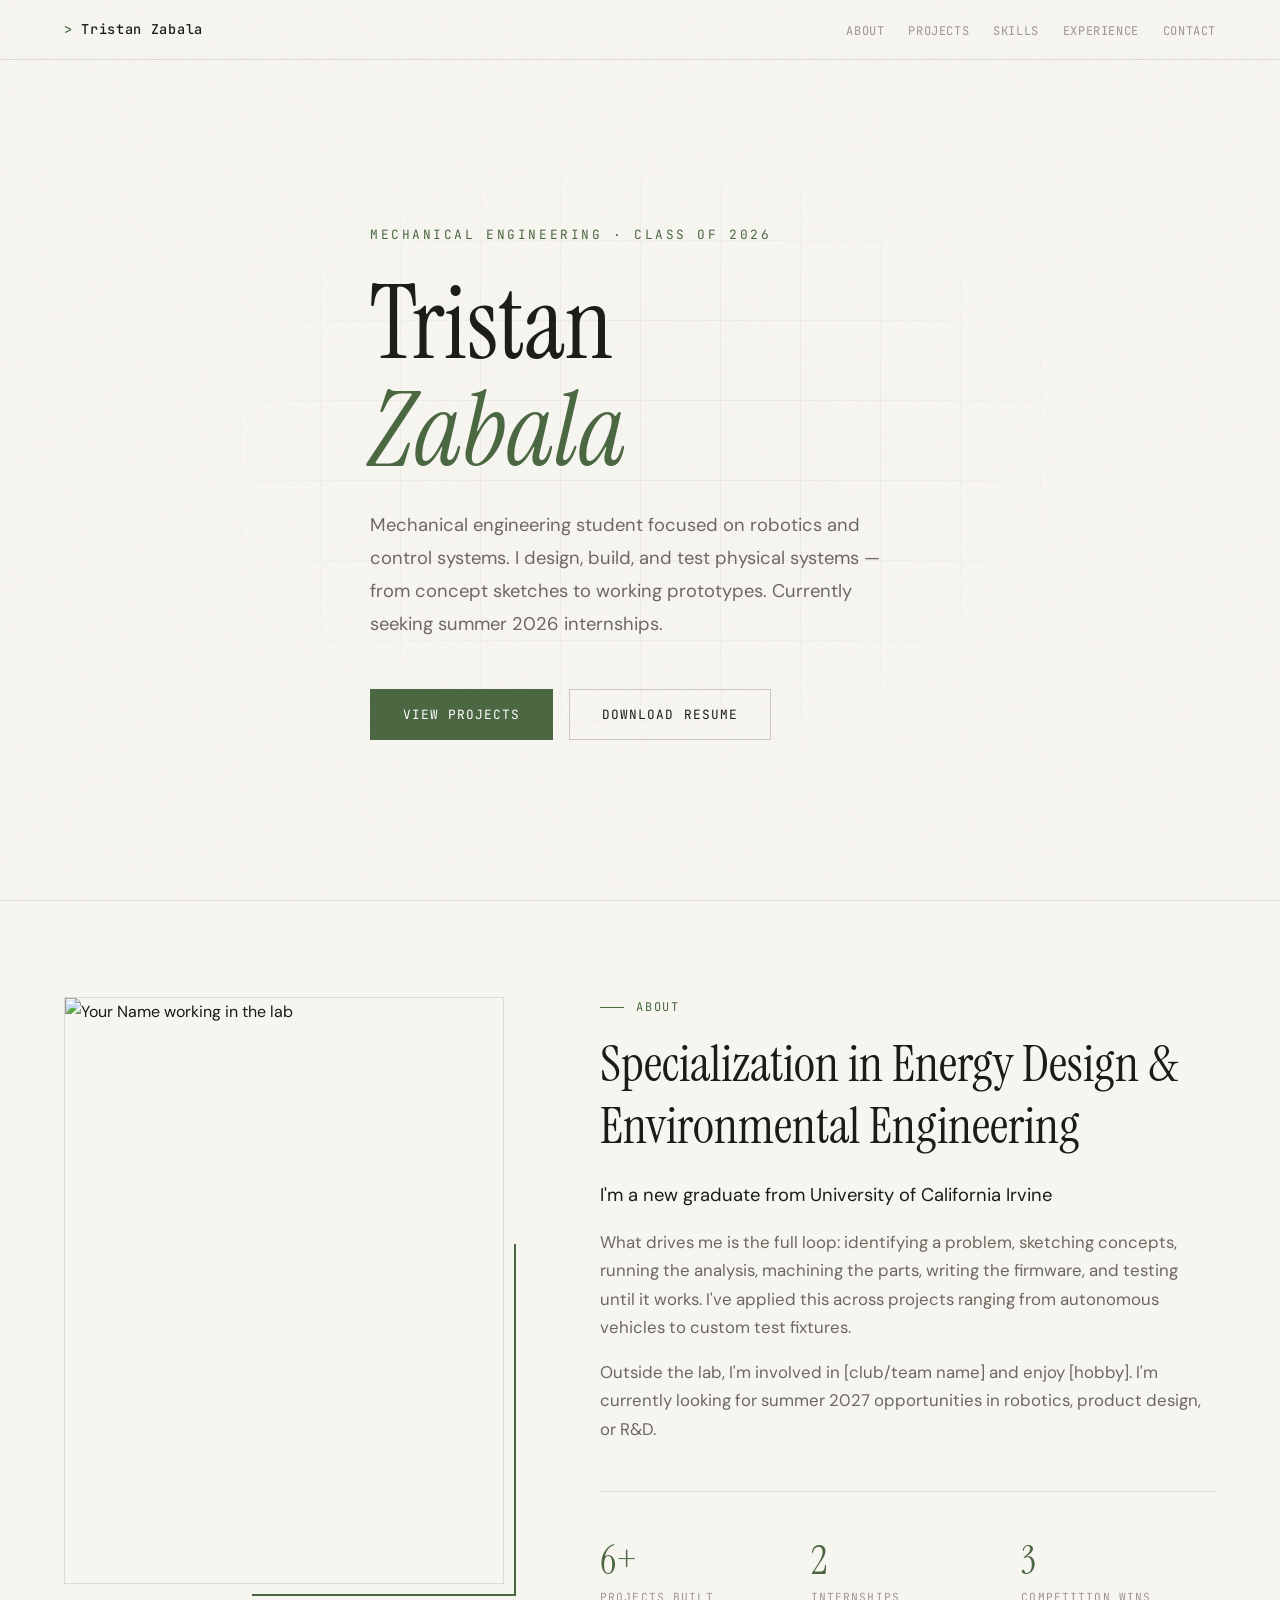
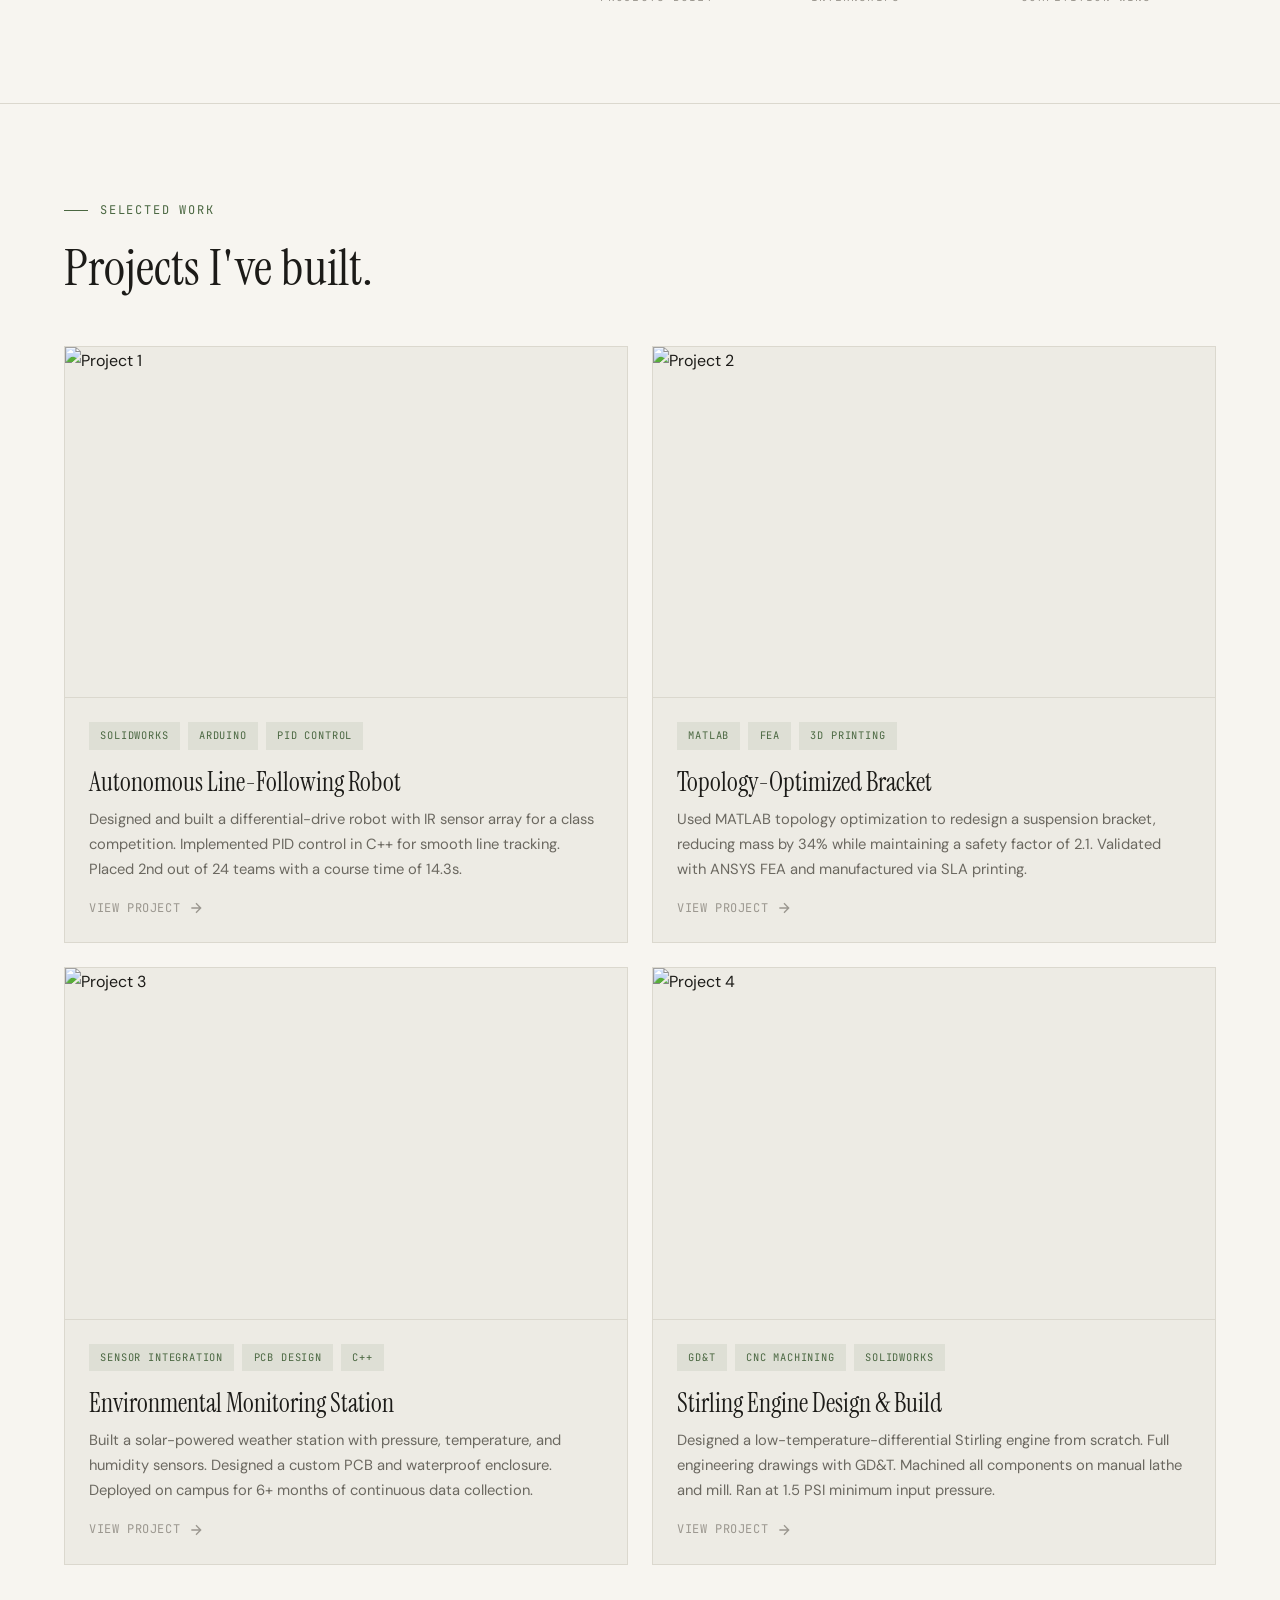
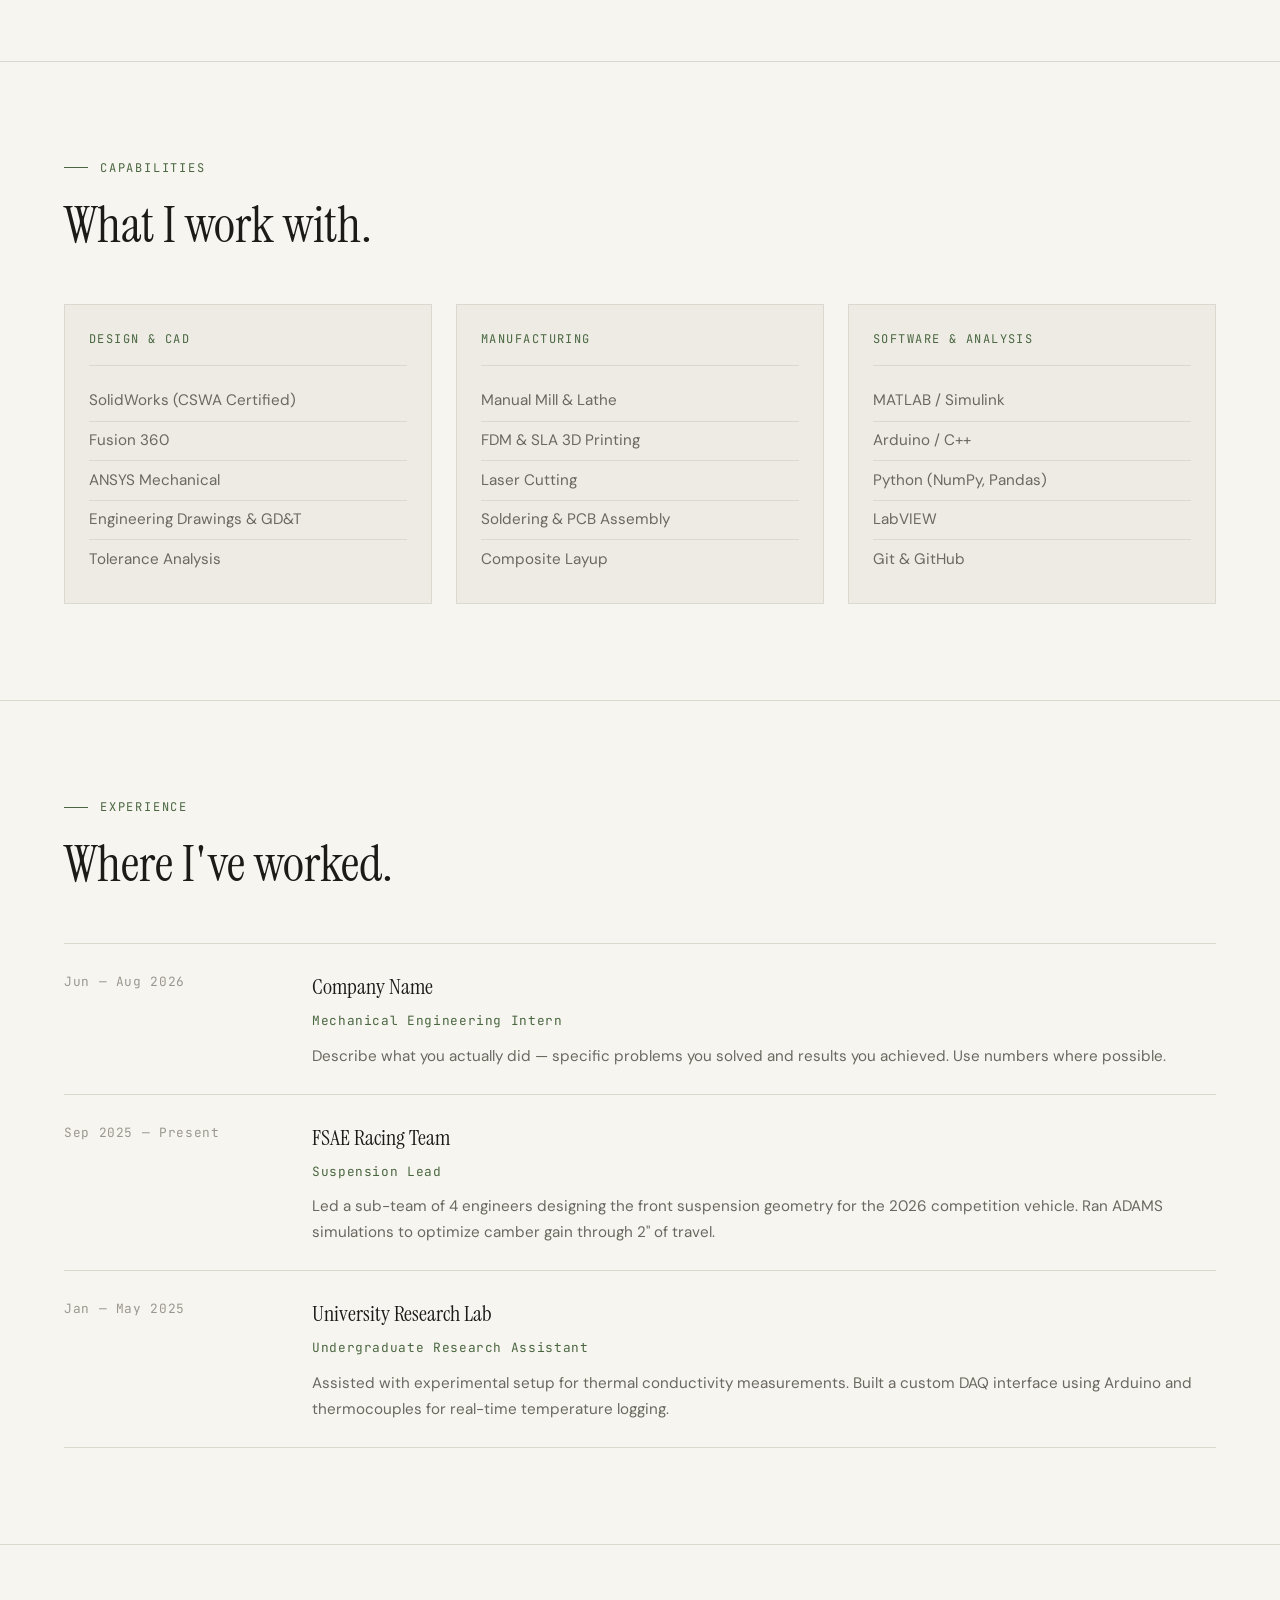
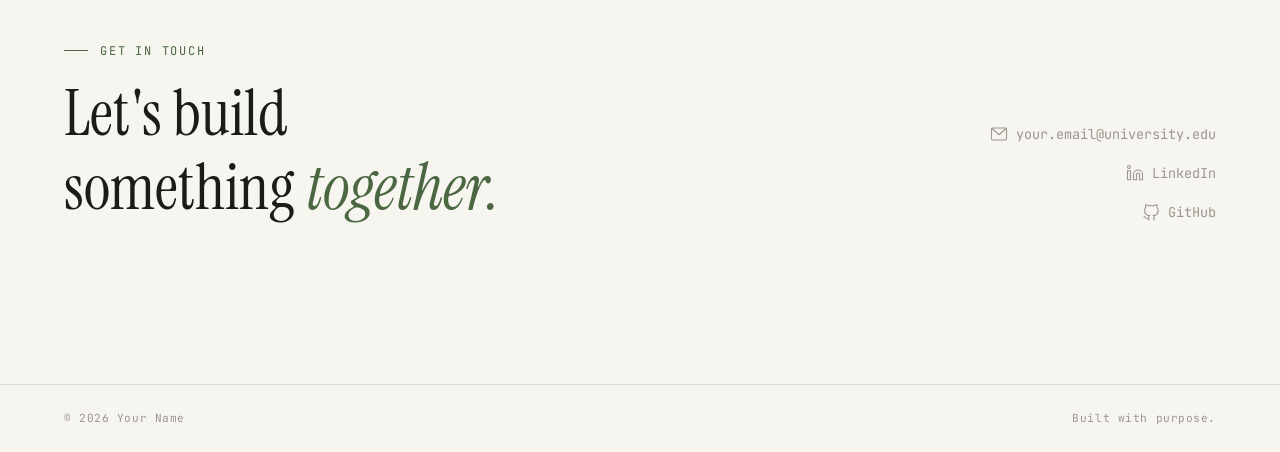
==== commit c97076c0: "Update graduation year and internship availability" ====
--- a/index.html
+++ b/index.html
@@ -684,7 +684,7 @@
   <section class="hero">
     <div class="container hero-content">
       <!-- CHANGE: Your degree / subtitle -->
-      <p class="hero-eyebrow">Mechanical Engineering · Class of 2027</p>
+      <p class="hero-eyebrow">Mechanical Engineering · Class of 2026</p>
 
       <!-- CHANGE: Your name. Wrap one word in <em> for accent color. -->
       <h1 class="hero-name">Tristan<br><em>Zabala</em></h1>
@@ -693,7 +693,7 @@
       <p class="hero-desc">
         Mechanical engineering student focused on robotics and control systems.
         I design, build, and test physical systems — from concept sketches
-        to working prototypes. Currently seeking summer 2027 internships.
+        to working prototypes. Currently seeking summer 2026 internships.
       </p>
 
       <div class="hero-cta">
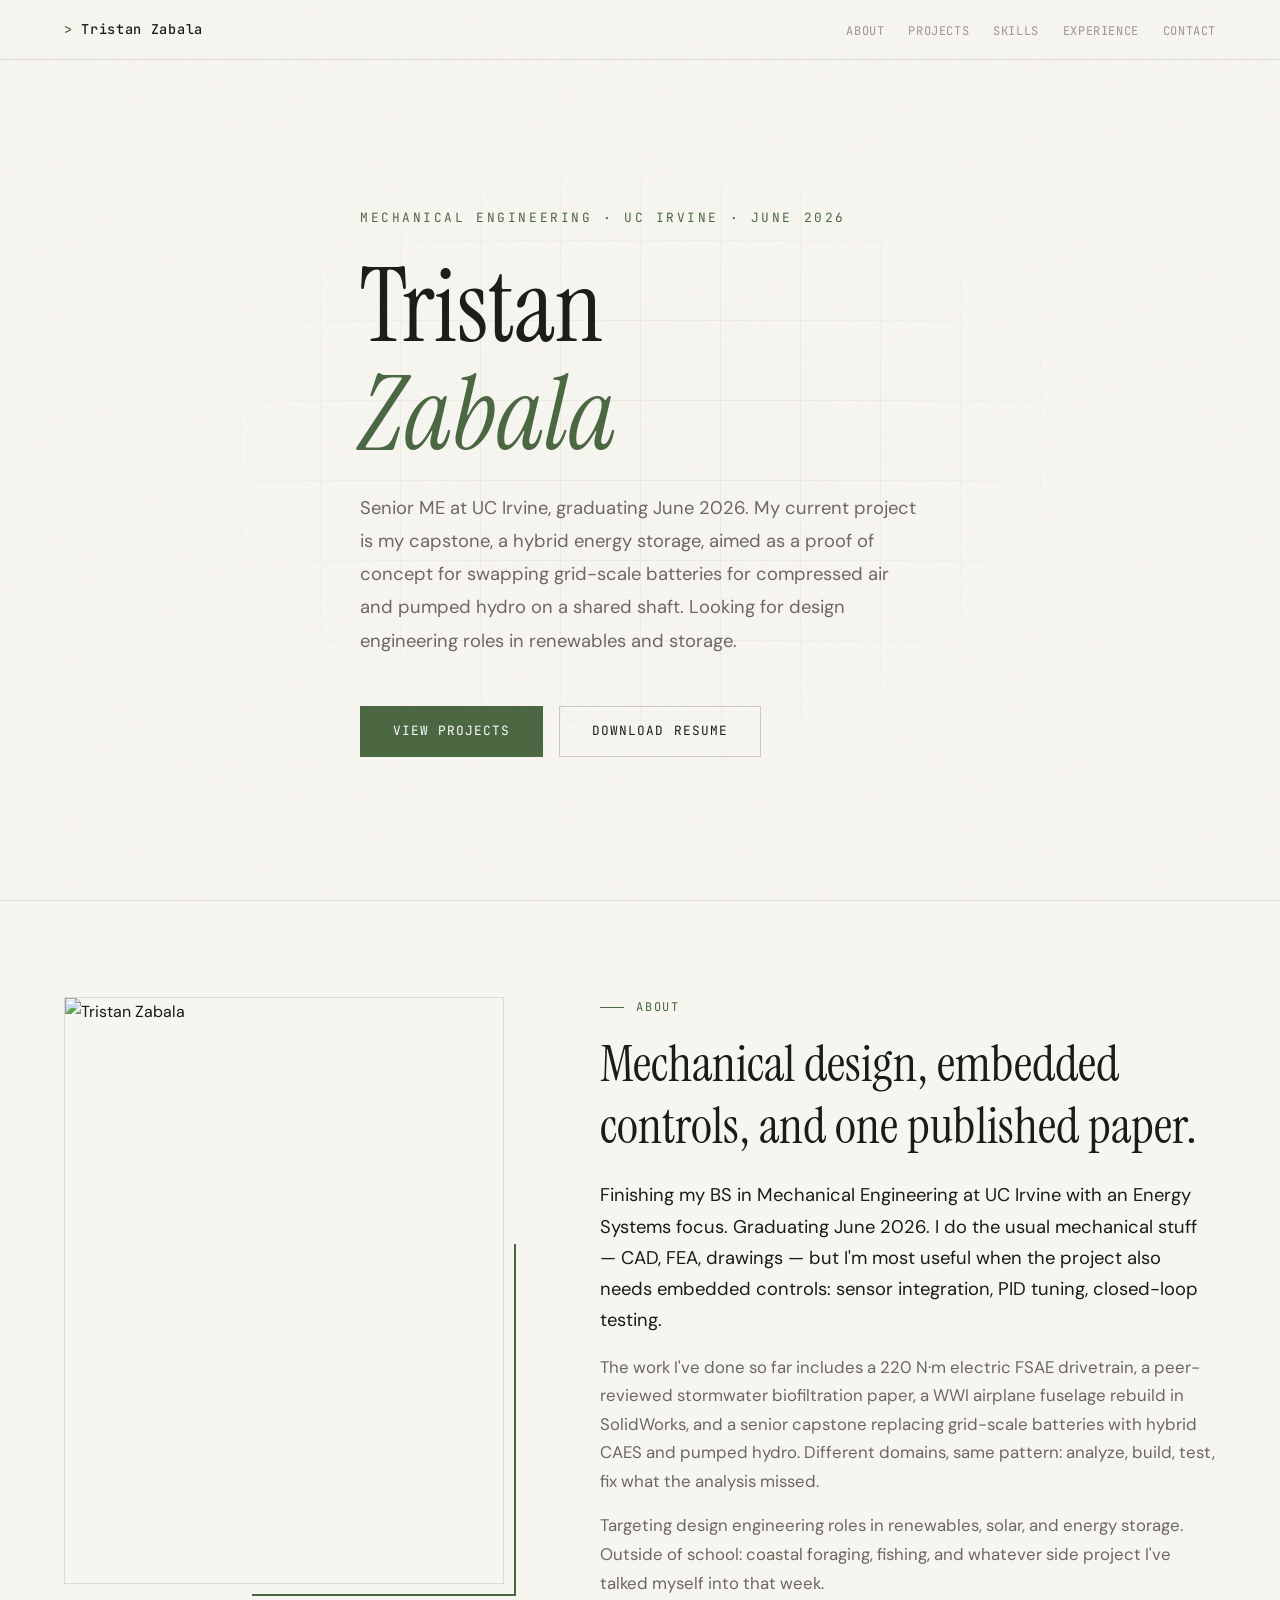
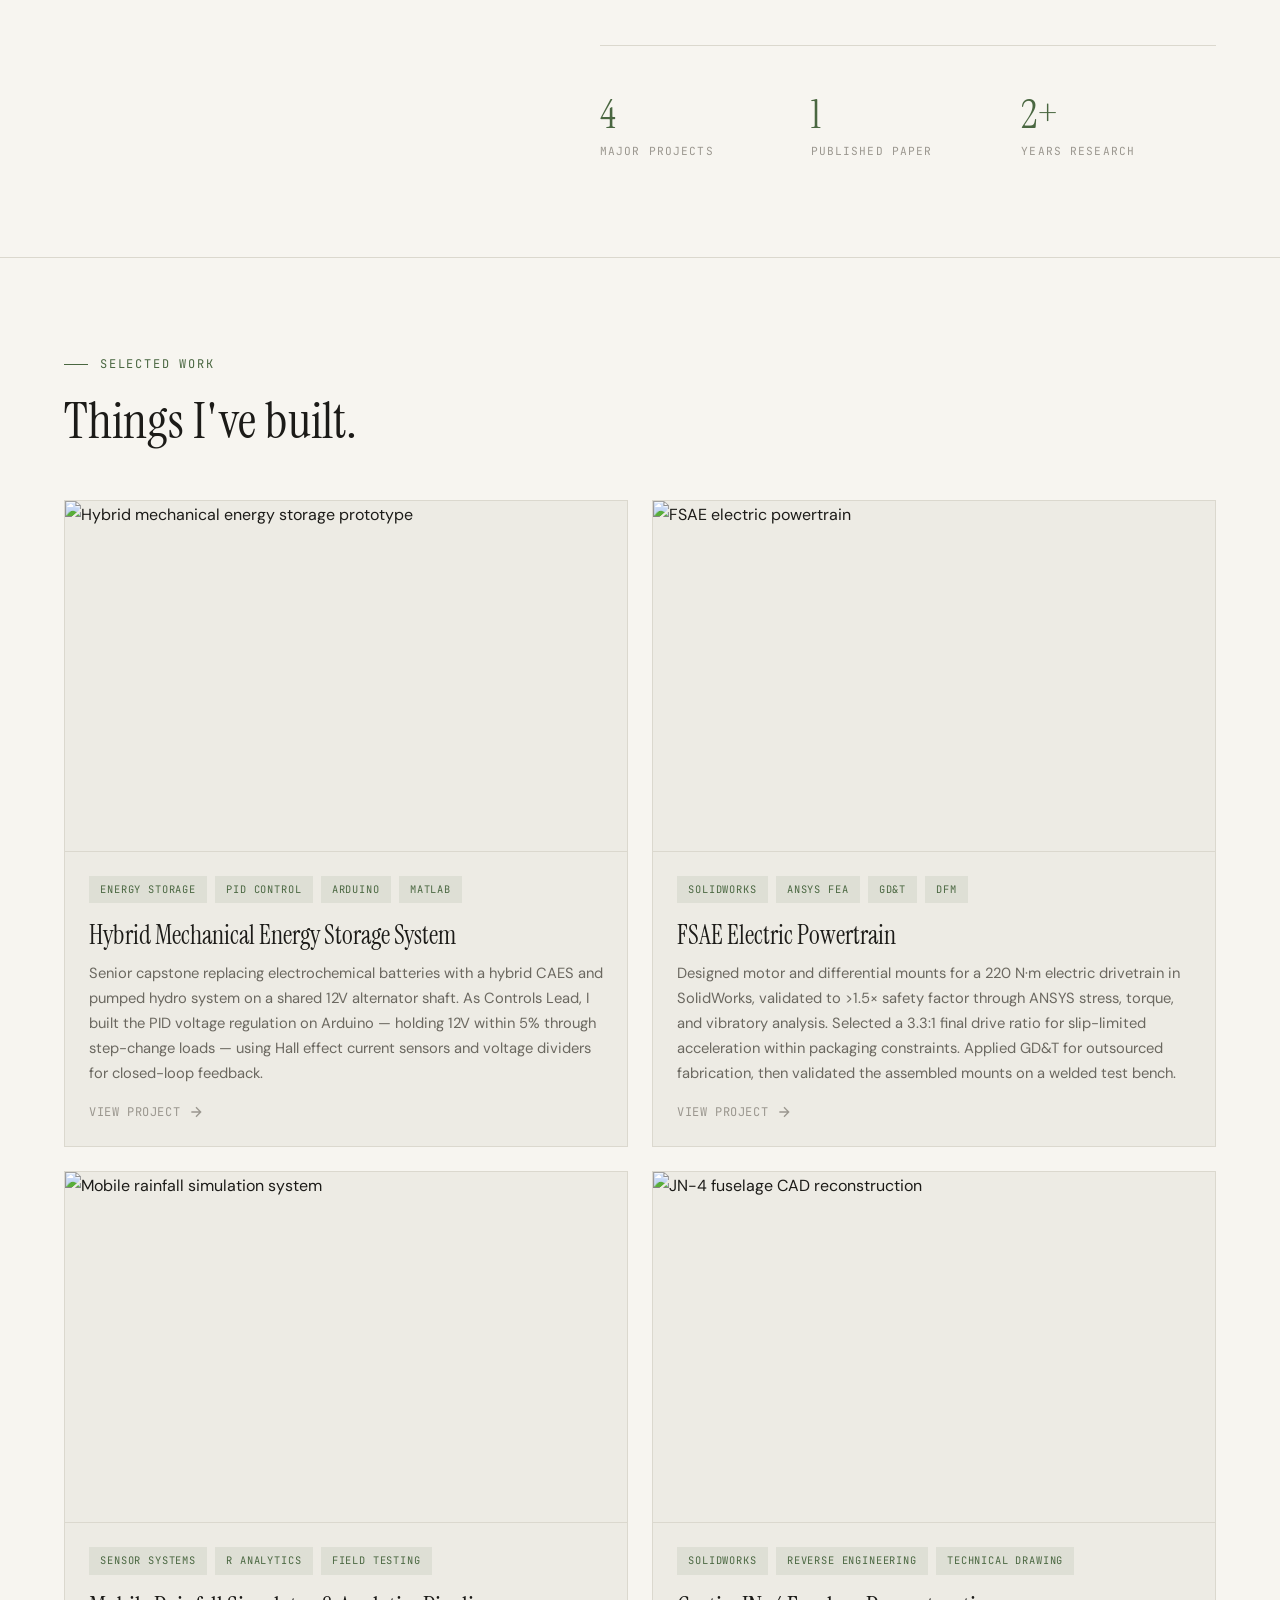
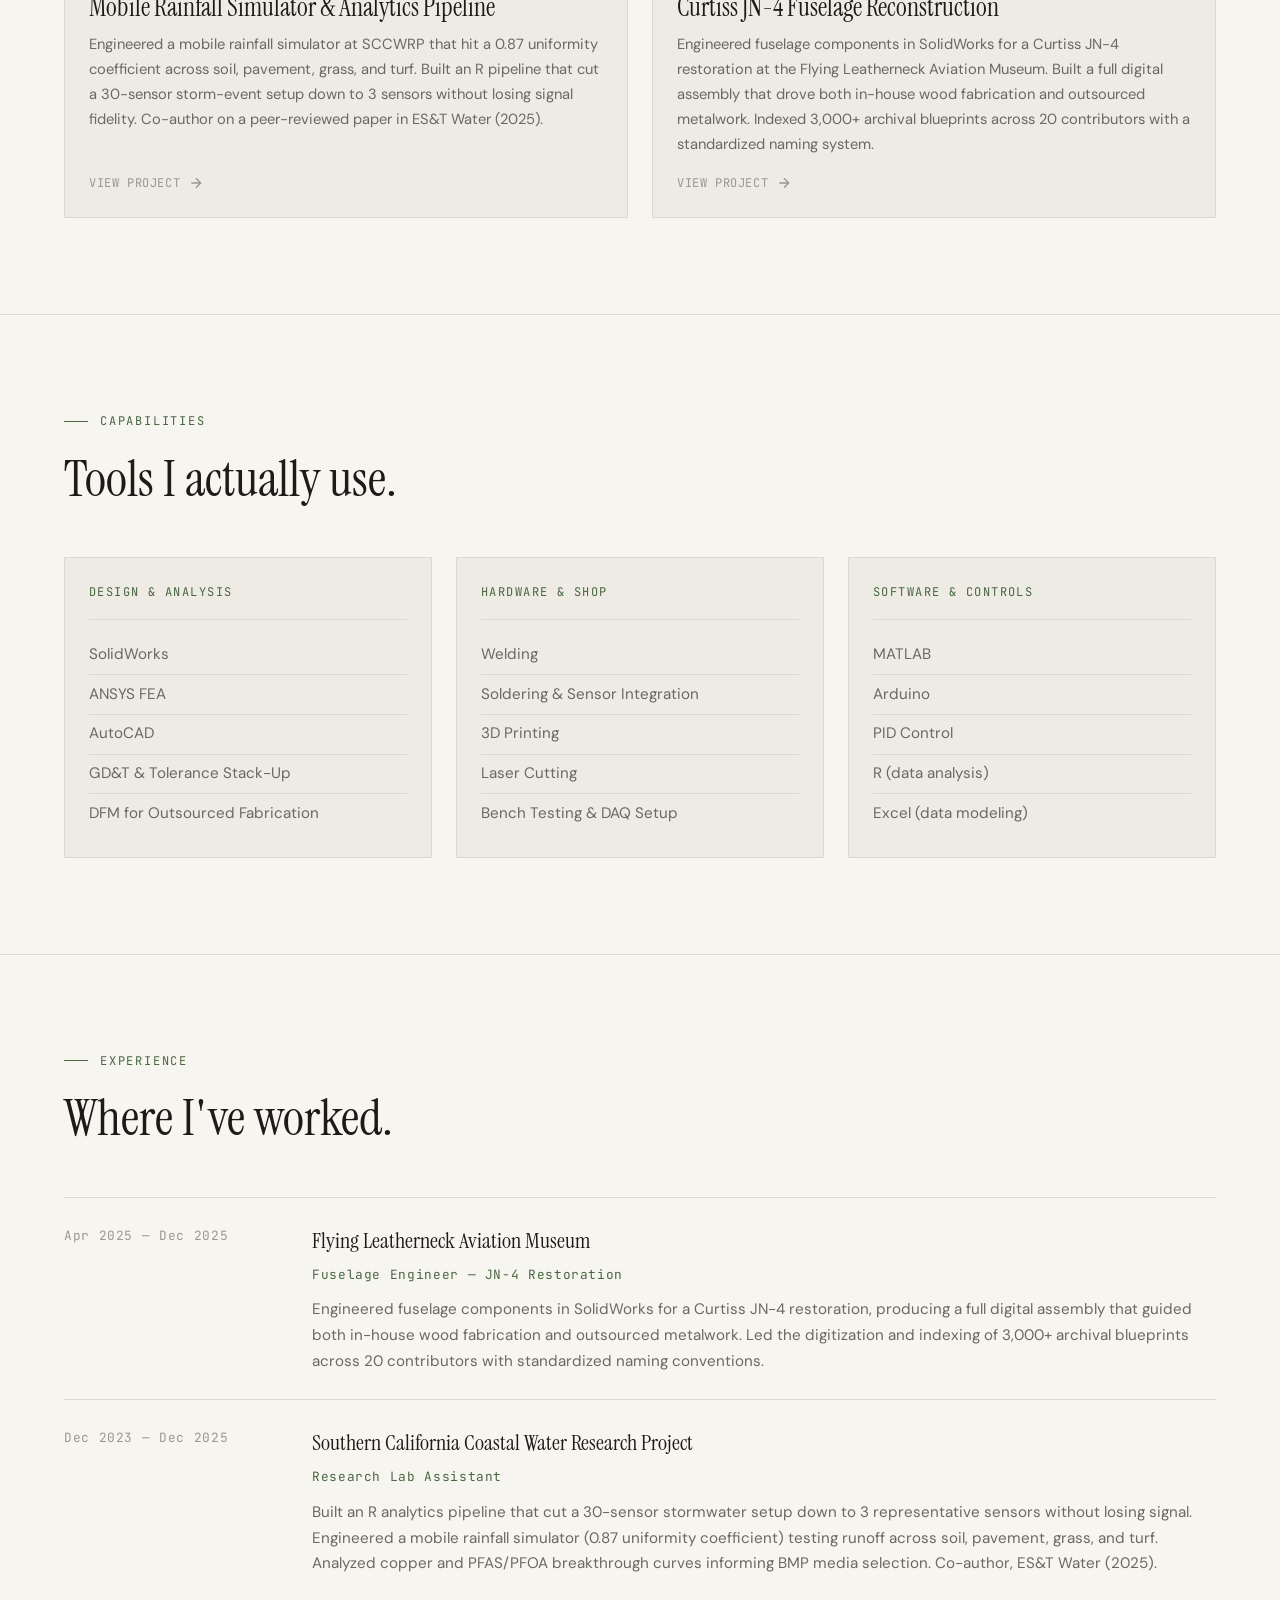
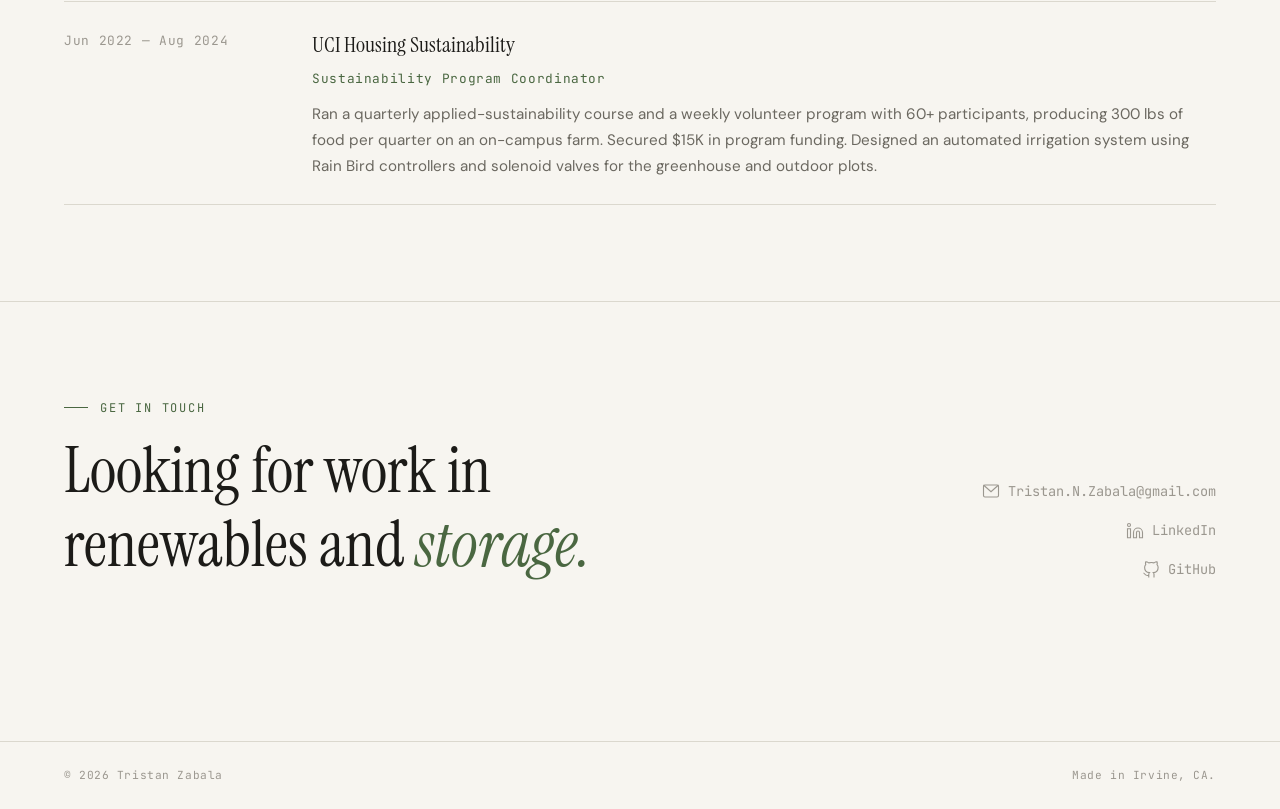
==== commit edf18837: "Clean up index.html and update user details Removed template comments and updated personal informati" ====
--- a/index.html
+++ b/index.html
@@ -3,39 +3,13 @@
 <head>
   <meta charset="UTF-8">
   <meta name="viewport" content="width=device-width, initial-scale=1.0">
-  <title>Your Name — Mechanical Engineer</title>
-
-  <!-- 
-    ╔══════════════════════════════════════════════════════════════╗
-    ║  MECHANICAL ENGINEERING PORTFOLIO — GITHUB PAGES TEMPLATE   ║
-    ║  Theme: Forest & Sand (warm light background + green accent)║
-    ║                                                              ║
-    ║  HOW TO CUSTOMIZE:                                           ║
-    ║  1. Search for "CHANGE:" comments throughout this file       ║
-    ║  2. Replace placeholder text with your own info              ║
-    ║  3. Replace placeholder images with your own photos          ║
-    ║  4. Add/remove project cards by copying the template         ║
-    ║                                                              ║
-    ║  Every section you need to edit is marked clearly.           ║
-    ╚══════════════════════════════════════════════════════════════╝
-  -->
+  <title>Tristan Zabala — Mechanical Engineer</title>
 
   <link rel="preconnect" href="https://fonts.googleapis.com">
   <link rel="preconnect" href="https://fonts.gstatic.com" crossorigin>
   <link href="https://fonts.googleapis.com/css2?family=DM+Sans:ital,wght@0,400;0,500;0,700;1,400&family=JetBrains+Mono:wght@400;500&family=Instrument+Serif:ital@0;1&display=swap" rel="stylesheet">
 
   <style>
-    /* ================================================================
-       FOREST & SAND THEME
-       Warm linen backgrounds + deep olive green accents.
-       
-       To tweak the green, swap --accent below:
-         #4A6741 = olive green (current)
-         #3D5A3E = darker forest
-         #5C7A52 = lighter sage
-         #2F4A2F = deep evergreen
-       ================================================================ */
-
     :root {
       --accent: #4A6741;
       --accent-dim: #4A674118;
@@ -124,7 +98,6 @@
       margin-bottom: var(--space-md);
     }
 
-    /* Paper grain texture */
     body::before {
       content: '';
       position: fixed;
@@ -134,7 +107,6 @@
       z-index: 9999;
     }
 
-    /* ── NAVIGATION ────────────────────────────────────── */
     .nav {
       position: fixed;
       top: 0; left: 0; right: 0;
@@ -203,7 +175,6 @@
       transition: 0.3s;
     }
 
-    /* ── HERO ──────────────────────────────────────────── */
     .hero {
       min-height: 100vh;
       display: flex;
@@ -254,7 +225,7 @@
     .hero-desc {
       font-size: 1.15rem;
       color: var(--text-secondary);
-      max-width: 540px;
+      max-width: 560px;
       line-height: 1.8;
       margin-bottom: var(--space-lg);
       opacity: 0;
@@ -300,7 +271,6 @@
       color: white;
     }
 
-    /* ── ABOUT ─────────────────────────────────────────── */
     .about {
       padding: var(--space-xl) 0;
       border-top: 1px solid var(--border);
@@ -368,7 +338,6 @@
       margin-top: 0.5rem;
     }
 
-    /* ── PROJECTS ──────────────────────────────────────── */
     .projects {
       padding: var(--space-xl) 0;
       border-top: 1px solid var(--border);
@@ -463,7 +432,6 @@
     .project-link svg { transition: transform 0.3s; }
     .project-link:hover svg { transform: translateX(4px); }
 
-    /* ── SKILLS ────────────────────────────────────────── */
     .skills {
       padding: var(--space-xl) 0;
       border-top: 1px solid var(--border);
@@ -505,7 +473,6 @@
     .skill-list li:last-child { border-bottom: none; }
     .skill-list li:hover { color: var(--text-primary); }
 
-    /* ── EXPERIENCE ────────────────────────────────────── */
     .experience {
       padding: var(--space-xl) 0;
       border-top: 1px solid var(--border);
@@ -554,7 +521,6 @@
       font-size: 0.95rem;
     }
 
-    /* ── CONTACT ───────────────────────────────────────── */
     .contact {
       padding: var(--space-xl) 0 var(--space-2xl);
       border-top: 1px solid var(--border);
@@ -572,7 +538,7 @@
       font-size: clamp(2.5rem, 5vw, 4.5rem);
       font-weight: 400;
       line-height: 1.15;
-      max-width: 600px;
+      max-width: 640px;
     }
     .contact-big-text em { font-style: italic; color: var(--accent); }
 
@@ -594,7 +560,6 @@
     }
     .contact-link:hover { color: var(--text-primary); opacity: 1; }
 
-    /* ── FOOTER ────────────────────────────────────────── */
     .footer {
       padding: var(--space-md) 0;
       border-top: 1px solid var(--border);
@@ -611,7 +576,6 @@
       letter-spacing: 0.05em;
     }
 
-    /* ── ANIMATIONS ────────────────────────────────────── */
     @keyframes fadeUp {
       from { opacity: 0; transform: translateY(24px); }
       to { opacity: 1; transform: translateY(0); }
@@ -625,7 +589,6 @@
     }
     .reveal.visible { opacity: 1; transform: translateY(0); }
 
-    /* ── RESPONSIVE ────────────────────────────────────── */
     @media (max-width: 900px) {
       .about-grid { grid-template-columns: 1fr; }
       .about-image-wrapper { max-width: 350px; }
@@ -664,7 +627,6 @@
   <!-- NAVIGATION -->
   <nav class="nav">
     <div class="container">
-      <!-- CHANGE: Your name or initials -->
       <a href="#" class="nav-logo"><span>&gt;</span> Tristan Zabala</a>
       <ul class="nav-links" id="navLinks">
         <li><a href="#about">About</a></li>
@@ -683,22 +645,19 @@
   <!-- HERO SECTION -->
   <section class="hero">
     <div class="container hero-content">
-      <!-- CHANGE: Your degree / subtitle -->
-      <p class="hero-eyebrow">Mechanical Engineering · Class of 2026</p>
-
-      <!-- CHANGE: Your name. Wrap one word in <em> for accent color. -->
+      <p class="hero-eyebrow">Mechanical Engineering · UC Irvine · June 2026</p>
+
       <h1 class="hero-name">Tristan<br><em>Zabala</em></h1>
 
-      <!-- CHANGE: 1-2 specific sentences about what you do. -->
       <p class="hero-desc">
-        Mechanical engineering student focused on robotics and control systems.
-        I design, build, and test physical systems — from concept sketches
-        to working prototypes. Currently seeking summer 2026 internships.
+        Senior ME at UC Irvine, graduating June 2026. My current project is my capstone, a hybrid energy
+        storage, aimed as a proof of concept for swapping grid-scale batteries for compressed air
+        and pumped hydro on a shared shaft. Looking for design engineering
+        roles in renewables and storage.
       </p>
 
       <div class="hero-cta">
         <a href="#projects" class="btn btn-primary">View Projects</a>
-        <!-- CHANGE: Link to your resume PDF uploaded to this repo -->
         <a href="resume.pdf" class="btn" target="_blank">Download Resume</a>
       </div>
     </div>
@@ -710,48 +669,51 @@
     <div class="container">
       <div class="about-grid">
         <div class="about-image-wrapper reveal">
-          <!-- CHANGE: Replace src with your own photo: images/headshot.jpg -->
+          <!-- Replace src with your own photo: images/headshot.jpg -->
           <img
             src="https://images.unsplash.com/photo-1581091226825-a6a2a5aee158?w=600&h=800&fit=crop"
-            alt="Your Name working in the lab"
+            alt="Tristan Zabala"
             class="about-image"
           >
         </div>
 
         <div class="about-text reveal">
           <div class="section-label">About</div>
-          <!-- CHANGE: Your personal tagline -->
-          <h2 class="section-title">Specialization in Energy Design & Environmental Engineering</h2>
-
-          <!-- CHANGE: 2-3 paragraphs about you -->
+          <h2 class="section-title">Mechanical design, embedded controls, and one published paper.</h2>
+
           <p>
-            I'm a new graduate from University of California Irvine
+            Finishing my BS in Mechanical Engineering at UC Irvine with an
+            Energy Systems focus. Graduating June 2026. I do the usual
+            mechanical stuff — CAD, FEA, drawings — but I'm most useful
+            when the project also needs embedded controls: sensor integration,
+            PID tuning, closed-loop testing.
           </p>
           <p>
-            What drives me is the full loop: identifying a problem, sketching
-            concepts, running the analysis, machining the parts, writing the
-            firmware, and testing until it works. I've applied this across
-            projects ranging from autonomous vehicles to custom test fixtures.
+            The work I've done so far includes a 220 N·m electric FSAE
+            drivetrain, a peer-reviewed stormwater biofiltration paper, a
+            WWI airplane fuselage rebuild in SolidWorks, and a senior
+            capstone replacing grid-scale batteries with hybrid CAES and
+            pumped hydro. Different domains, same pattern: analyze, build,
+            test, fix what the analysis missed.
           </p>
           <p>
-            Outside the lab, I'm involved in [club/team name] and enjoy
-            [hobby]. I'm currently looking for summer 2027 opportunities
-            in robotics, product design, or R&D.
+            Targeting design engineering roles in renewables, solar, and
+            energy storage. Outside of school: coastal foraging, fishing,
+            and whatever side project I've talked myself into that week.
           </p>
 
-          <!-- CHANGE: Your real numbers, or remove this block -->
           <div class="about-stats">
             <div>
-              <div class="stat-number">6+</div>
-              <div class="stat-label">Projects Built</div>
+              <div class="stat-number">4</div>
+              <div class="stat-label">Major Projects</div>
             </div>
             <div>
-              <div class="stat-number">2</div>
-              <div class="stat-label">Internships</div>
+              <div class="stat-number">1</div>
+              <div class="stat-label">Published Paper</div>
             </div>
             <div>
-              <div class="stat-number">3</div>
-              <div class="stat-label">Competition Wins</div>
+              <div class="stat-number">2+</div>
+              <div class="stat-label">Years Research</div>
             </div>
           </div>
         </div>
@@ -760,101 +722,116 @@
   </section>
 
 
-  <!-- PROJECTS — Copy a project-card block to add more, delete to remove -->
+  <!-- PROJECTS -->
   <section class="projects" id="projects">
     <div class="container">
       <div class="section-label reveal">Selected Work</div>
-      <h2 class="section-title reveal">Projects I've built.</h2>
+      <h2 class="section-title reveal">Things I've built.</h2>
 
       <div class="projects-grid">
 
-        <!-- PROJECT 1 — CHANGE: everything below -->
+        <!-- PROJECT 1: CAPSTONE -->
         <div class="project-card reveal">
           <div class="project-image-wrapper">
-            <img src="https://images.unsplash.com/photo-1561557944-6e7860d1a7eb?w=800&h=500&fit=crop" alt="Project 1" class="project-image">
+            <!-- Replace with photo/render of prototype or CAD assembly -->
+            <img src="https://images.unsplash.com/photo-1581091226825-a6a2a5aee158?w=800&h=500&fit=crop" alt="Hybrid mechanical energy storage prototype" class="project-image">
+          </div>
+          <div class="project-body">
+            <div class="project-tags">
+              <span class="project-tag">Energy Storage</span>
+              <span class="project-tag">PID Control</span>
+              <span class="project-tag">Arduino</span>
+              <span class="project-tag">MATLAB</span>
+            </div>
+            <h3 class="project-title">Hybrid Mechanical Energy Storage System</h3>
+            <p class="project-desc">
+              Senior capstone replacing electrochemical batteries with a hybrid
+              CAES and pumped hydro system on a shared 12V alternator shaft.
+              As Controls Lead, I built the PID voltage regulation on Arduino —
+              holding 12V within 5% through step-change loads — using Hall
+              effect current sensors and voltage dividers for closed-loop feedback.
+            </p>
+            <a href="projects/capstone.html" class="project-link">
+              View Project <svg width="16" height="16" viewBox="0 0 24 24" fill="none" stroke="currentColor" stroke-width="2"><path d="M5 12h14M12 5l7 7-7 7"/></svg>
+            </a>
+          </div>
+        </div>
+
+        <!-- PROJECT 2: FSAE -->
+        <div class="project-card reveal">
+          <div class="project-image-wrapper">
+            <!-- Replace with FSAE powertrain photo or CAD render -->
+            <img src="https://images.unsplash.com/photo-1558618666-fcd25c85f82e?w=800&h=500&fit=crop" alt="FSAE electric powertrain" class="project-image">
           </div>
           <div class="project-body">
             <div class="project-tags">
               <span class="project-tag">SolidWorks</span>
-              <span class="project-tag">Arduino</span>
-              <span class="project-tag">PID Control</span>
+              <span class="project-tag">ANSYS FEA</span>
+              <span class="project-tag">GD&amp;T</span>
+              <span class="project-tag">DFM</span>
             </div>
-            <h3 class="project-title">Autonomous Line-Following Robot</h3>
+            <h3 class="project-title">FSAE Electric Powertrain</h3>
             <p class="project-desc">
-              Designed and built a differential-drive robot with IR sensor array
-              for a class competition. Implemented PID control in C++ for smooth
-              line tracking. Placed 2nd out of 24 teams with a course time of 14.3s.
+              Designed motor and differential mounts for a 220 N·m electric
+              drivetrain in SolidWorks, validated to &gt;1.5× safety factor
+              through ANSYS stress, torque, and vibratory analysis. Selected
+              a 3.3:1 final drive ratio for slip-limited acceleration within
+              packaging constraints. Applied GD&amp;T for outsourced fabrication,
+              then validated the assembled mounts on a welded test bench.
             </p>
-            <a href="https://github.com/yourusername/project-repo" class="project-link">
+            <a href="projects/fsae.html" class="project-link">
               View Project <svg width="16" height="16" viewBox="0 0 24 24" fill="none" stroke="currentColor" stroke-width="2"><path d="M5 12h14M12 5l7 7-7 7"/></svg>
             </a>
           </div>
         </div>
 
-        <!-- PROJECT 2 — CHANGE: everything below -->
+        <!-- PROJECT 3: SCCWRP Rainfall Simulator -->
         <div class="project-card reveal">
           <div class="project-image-wrapper">
-            <img src="https://images.unsplash.com/photo-1581092918056-0c4c3acd3789?w=800&h=500&fit=crop" alt="Project 2" class="project-image">
+            <!-- Replace with photo of the rainfall simulator rig -->
+            <img src="https://images.unsplash.com/photo-1581092918056-0c4c3acd3789?w=800&h=500&fit=crop" alt="Mobile rainfall simulation system" class="project-image">
           </div>
           <div class="project-body">
             <div class="project-tags">
-              <span class="project-tag">MATLAB</span>
-              <span class="project-tag">FEA</span>
-              <span class="project-tag">3D Printing</span>
+              <span class="project-tag">Sensor Systems</span>
+              <span class="project-tag">R Analytics</span>
+              <span class="project-tag">Field Testing</span>
             </div>
-            <h3 class="project-title">Topology-Optimized Bracket</h3>
+            <h3 class="project-title">Mobile Rainfall Simulator &amp; Analytics Pipeline</h3>
             <p class="project-desc">
-              Used MATLAB topology optimization to redesign a suspension bracket,
-              reducing mass by 34% while maintaining a safety factor of 2.1.
-              Validated with ANSYS FEA and manufactured via SLA printing.
+              Engineered a mobile rainfall simulator at SCCWRP that hit a 0.87
+              uniformity coefficient across soil, pavement, grass, and turf.
+              Built an R pipeline that cut a 30-sensor storm-event setup down
+              to 3 sensors without losing signal fidelity. Co-author on a
+              peer-reviewed paper in ES&amp;T Water (2025).
             </p>
-            <a href="https://github.com/yourusername/project-repo" class="project-link">
+            <a href="projects/sccwrp.html" class="project-link">
               View Project <svg width="16" height="16" viewBox="0 0 24 24" fill="none" stroke="currentColor" stroke-width="2"><path d="M5 12h14M12 5l7 7-7 7"/></svg>
             </a>
           </div>
         </div>
 
-        <!-- PROJECT 3 — CHANGE: everything below -->
+        <!-- PROJECT 4: JN-4 Airplane -->
         <div class="project-card reveal">
           <div class="project-image-wrapper">
-            <img src="https://images.unsplash.com/photo-1518770660439-4636190af475?w=800&h=500&fit=crop" alt="Project 3" class="project-image">
+            <!-- Replace with a SolidWorks render of the fuselage -->
+            <img src="https://images.unsplash.com/photo-1518770660439-4636190af475?w=800&h=500&fit=crop" alt="JN-4 fuselage CAD reconstruction" class="project-image">
           </div>
           <div class="project-body">
             <div class="project-tags">
-              <span class="project-tag">Sensor Integration</span>
-              <span class="project-tag">PCB Design</span>
-              <span class="project-tag">C++</span>
+              <span class="project-tag">SolidWorks</span>
+              <span class="project-tag">Reverse Engineering</span>
+              <span class="project-tag">Technical Drawing</span>
             </div>
-            <h3 class="project-title">Environmental Monitoring Station</h3>
+            <h3 class="project-title">Curtiss JN-4 Fuselage Reconstruction</h3>
             <p class="project-desc">
-              Built a solar-powered weather station with pressure, temperature,
-              and humidity sensors. Designed a custom PCB and waterproof enclosure.
-              Deployed on campus for 6+ months of continuous data collection.
+              Engineered fuselage components in SolidWorks for a Curtiss JN-4
+              restoration at the Flying Leatherneck Aviation Museum. Built a
+              full digital assembly that drove both in-house wood fabrication
+              and outsourced metalwork. Indexed 3,000+ archival blueprints
+              across 20 contributors with a standardized naming system.
             </p>
-            <a href="https://github.com/yourusername/project-repo" class="project-link">
-              View Project <svg width="16" height="16" viewBox="0 0 24 24" fill="none" stroke="currentColor" stroke-width="2"><path d="M5 12h14M12 5l7 7-7 7"/></svg>
-            </a>
-          </div>
-        </div>
-
-        <!-- PROJECT 4 — CHANGE: everything below -->
-        <div class="project-card reveal">
-          <div class="project-image-wrapper">
-            <img src="https://images.unsplash.com/photo-1558618666-fcd25c85f82e?w=800&h=500&fit=crop" alt="Project 4" class="project-image">
-          </div>
-          <div class="project-body">
-            <div class="project-tags">
-              <span class="project-tag">GD&T</span>
-              <span class="project-tag">CNC Machining</span>
-              <span class="project-tag">SolidWorks</span>
-            </div>
-            <h3 class="project-title">Stirling Engine Design & Build</h3>
-            <p class="project-desc">
-              Designed a low-temperature-differential Stirling engine from scratch.
-              Full engineering drawings with GD&T. Machined all components on
-              manual lathe and mill. Ran at 1.5 PSI minimum input pressure.
-            </p>
-            <a href="https://github.com/yourusername/project-repo" class="project-link">
+            <a href="projects/jn4.html" class="project-link">
               View Project <svg width="16" height="16" viewBox="0 0 24 24" fill="none" stroke="currentColor" stroke-width="2"><path d="M5 12h14M12 5l7 7-7 7"/></svg>
             </a>
           </div>
@@ -865,43 +842,43 @@
   </section>
 
 
-  <!-- SKILLS — CHANGE: Only list skills you can back up -->
+  <!-- SKILLS -->
   <section class="skills" id="skills">
     <div class="container">
       <div class="section-label reveal">Capabilities</div>
-      <h2 class="section-title reveal">What I work with.</h2>
+      <h2 class="section-title reveal">Tools I actually use.</h2>
 
       <div class="skills-grid">
         <div class="skill-group reveal">
-          <div class="skill-group-title">Design & CAD</div>
+          <div class="skill-group-title">Design &amp; Analysis</div>
           <ul class="skill-list">
-            <li>SolidWorks (CSWA Certified)</li>
-            <li>Fusion 360</li>
-            <li>ANSYS Mechanical</li>
-            <li>Engineering Drawings & GD&T</li>
-            <li>Tolerance Analysis</li>
+            <li>SolidWorks</li>
+            <li>ANSYS FEA</li>
+            <li>AutoCAD</li>
+            <li>GD&amp;T &amp; Tolerance Stack-Up</li>
+            <li>DFM for Outsourced Fabrication</li>
           </ul>
         </div>
 
         <div class="skill-group reveal">
-          <div class="skill-group-title">Manufacturing</div>
+          <div class="skill-group-title">Hardware &amp; Shop</div>
           <ul class="skill-list">
-            <li>Manual Mill & Lathe</li>
-            <li>FDM & SLA 3D Printing</li>
+            <li>Welding</li>
+            <li>Soldering &amp; Sensor Integration</li>
+            <li>3D Printing</li>
             <li>Laser Cutting</li>
-            <li>Soldering & PCB Assembly</li>
-            <li>Composite Layup</li>
+            <li>Bench Testing &amp; DAQ Setup</li>
           </ul>
         </div>
 
         <div class="skill-group reveal">
-          <div class="skill-group-title">Software & Analysis</div>
+          <div class="skill-group-title">Software &amp; Controls</div>
           <ul class="skill-list">
-            <li>MATLAB / Simulink</li>
-            <li>Arduino / C++</li>
-            <li>Python (NumPy, Pandas)</li>
-            <li>LabVIEW</li>
-            <li>Git & GitHub</li>
+            <li>MATLAB</li>
+            <li>Arduino</li>
+            <li>PID Control</li>
+            <li>R (data analysis)</li>
+            <li>Excel (data modeling)</li>
           </ul>
         </div>
       </div>
@@ -909,74 +886,83 @@
   </section>
 
 
-  <!-- EXPERIENCE — Copy a timeline-item to add more -->
+  <!-- EXPERIENCE -->
   <section class="experience" id="experience">
     <div class="container">
       <div class="section-label reveal">Experience</div>
       <h2 class="section-title reveal">Where I've worked.</h2>
 
       <div class="timeline">
-        <!-- CHANGE: Your real experience -->
+
         <div class="timeline-item reveal">
-          <div class="timeline-date">Jun — Aug 2026</div>
+          <div class="timeline-date">Apr 2025 — Dec 2025</div>
           <div class="timeline-content">
-            <h3>Company Name</h3>
-            <div class="role">Mechanical Engineering Intern</div>
+            <h3>Flying Leatherneck Aviation Museum</h3>
+            <div class="role">Fuselage Engineer — JN-4 Restoration</div>
             <p>
-              Describe what you actually did — specific problems you solved
-              and results you achieved. Use numbers where possible.
+              Engineered fuselage components in SolidWorks for a Curtiss JN-4
+              restoration, producing a full digital assembly that guided both
+              in-house wood fabrication and outsourced metalwork. Led the
+              digitization and indexing of 3,000+ archival blueprints across
+              20 contributors with standardized naming conventions.
             </p>
           </div>
         </div>
 
         <div class="timeline-item reveal">
-          <div class="timeline-date">Sep 2025 — Present</div>
+          <div class="timeline-date">Dec 2023 — Dec 2025</div>
           <div class="timeline-content">
-            <h3>FSAE Racing Team</h3>
-            <div class="role">Suspension Lead</div>
+            <h3>Southern California Coastal Water Research Project</h3>
+            <div class="role">Research Lab Assistant</div>
             <p>
-              Led a sub-team of 4 engineers designing the front suspension
-              geometry for the 2026 competition vehicle. Ran ADAMS simulations
-              to optimize camber gain through 2" of travel.
+              Built an R analytics pipeline that cut a 30-sensor stormwater
+              setup down to 3 representative sensors without losing signal.
+              Engineered a mobile rainfall simulator (0.87 uniformity
+              coefficient) testing runoff across soil, pavement, grass, and
+              turf. Analyzed copper and PFAS/PFOA breakthrough curves informing
+              BMP media selection. Co-author, ES&amp;T Water (2025).
             </p>
           </div>
         </div>
 
         <div class="timeline-item reveal">
-          <div class="timeline-date">Jan — May 2025</div>
+          <div class="timeline-date">Jun 2022 — Aug 2024</div>
           <div class="timeline-content">
-            <h3>University Research Lab</h3>
-            <div class="role">Undergraduate Research Assistant</div>
+            <h3>UCI Housing Sustainability</h3>
+            <div class="role">Sustainability Program Coordinator</div>
             <p>
-              Assisted with experimental setup for thermal conductivity
-              measurements. Built a custom DAQ interface using Arduino
-              and thermocouples for real-time temperature logging.
+              Ran a quarterly applied-sustainability course and a weekly
+              volunteer program with 60+ participants, producing 300 lbs of
+              food per quarter on an on-campus farm. Secured $15K in program
+              funding. Designed an automated irrigation system using Rain Bird
+              controllers and solenoid valves for the greenhouse and outdoor plots.
             </p>
           </div>
         </div>
+
       </div>
     </div>
   </section>
 
 
-  <!-- CONTACT — CHANGE: Your real links -->
+  <!-- CONTACT -->
   <section class="contact" id="contact">
     <div class="container">
       <div class="section-label reveal">Get In Touch</div>
       <div class="contact-content reveal">
         <h2 class="contact-big-text">
-          Let's build<br>something <em>together.</em>
+          Looking for work in<br>renewables and <em>storage.</em>
         </h2>
         <div class="contact-links">
-          <a href="mailto:your.email@university.edu" class="contact-link">
+          <a href="mailto:Tristan.N.Zabala@gmail.com" class="contact-link">
             <svg width="18" height="18" viewBox="0 0 24 24" fill="none" stroke="currentColor" stroke-width="1.5"><rect x="2" y="4" width="20" height="16" rx="2"/><path d="M22 4L12 13 2 4"/></svg>
-            your.email@university.edu
+            Tristan.N.Zabala@gmail.com
           </a>
-          <a href="https://linkedin.com/in/yourprofile" class="contact-link" target="_blank">
+          <a href="https://linkedin.com/in/tristan-zabala" class="contact-link" target="_blank">
             <svg width="18" height="18" viewBox="0 0 24 24" fill="none" stroke="currentColor" stroke-width="1.5"><path d="M16 8a6 6 0 016 6v7h-4v-7a2 2 0 00-4 0v7h-4v-7a6 6 0 016-6zM2 9h4v12H2zM4 6a2 2 0 100-4 2 2 0 000 4z"/></svg>
             LinkedIn
           </a>
-          <a href="https://github.com/yourusername" class="contact-link" target="_blank">
+          <a href="https://github.com/tzabala-kvya" class="contact-link" target="_blank">
             <svg width="18" height="18" viewBox="0 0 24 24" fill="none" stroke="currentColor" stroke-width="1.5"><path d="M9 19c-5 1.5-5-2.5-7-3m14 6v-3.87a3.37 3.37 0 00-.94-2.61c3.14-.35 6.44-1.54 6.44-7A5.44 5.44 0 0020 4.77 5.07 5.07 0 0019.91 1S18.73.65 16 2.48a13.38 13.38 0 00-7 0C6.27.65 5.09 1 5.09 1A5.07 5.07 0 005 4.77a5.44 5.44 0 00-1.5 3.78c0 5.42 3.3 6.61 6.44 7A3.37 3.37 0 009 18.13V22"/></svg>
             GitHub
           </a>
@@ -985,15 +971,13 @@
     </div>
   </section>
 
-  <!-- FOOTER — CHANGE: Your name -->
   <footer class="footer">
     <div class="container">
-      <span class="footer-text">&copy; 2026 Your Name</span>
-      <span class="footer-text">Built with purpose.</span>
+      <span class="footer-text">&copy; 2026 Tristan Zabala</span>
+      <span class="footer-text">Made in Irvine, CA.</span>
     </div>
   </footer>
 
-  <!-- JAVASCRIPT — You don't need to edit this -->
   <script>
     const navToggle = document.getElementById('navToggle');
     const navLinks = document.getElementById('navLinks');
